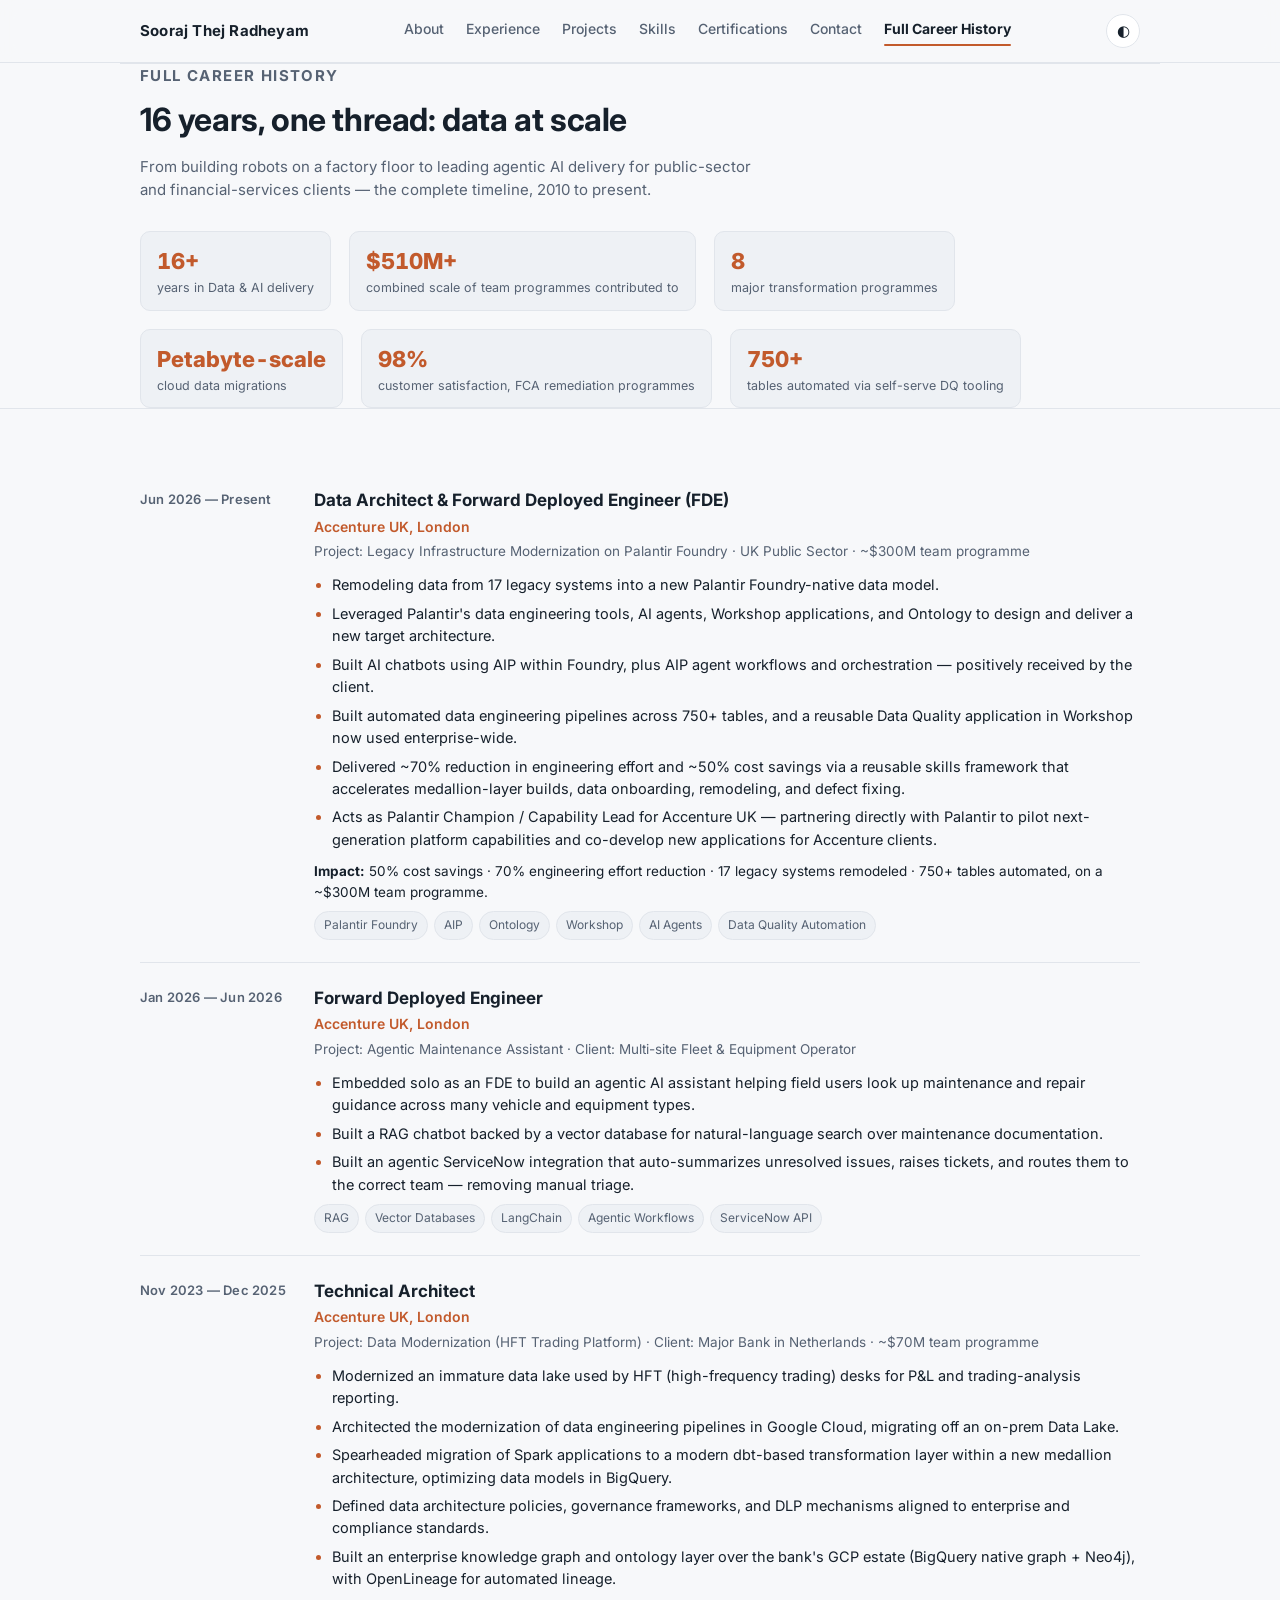
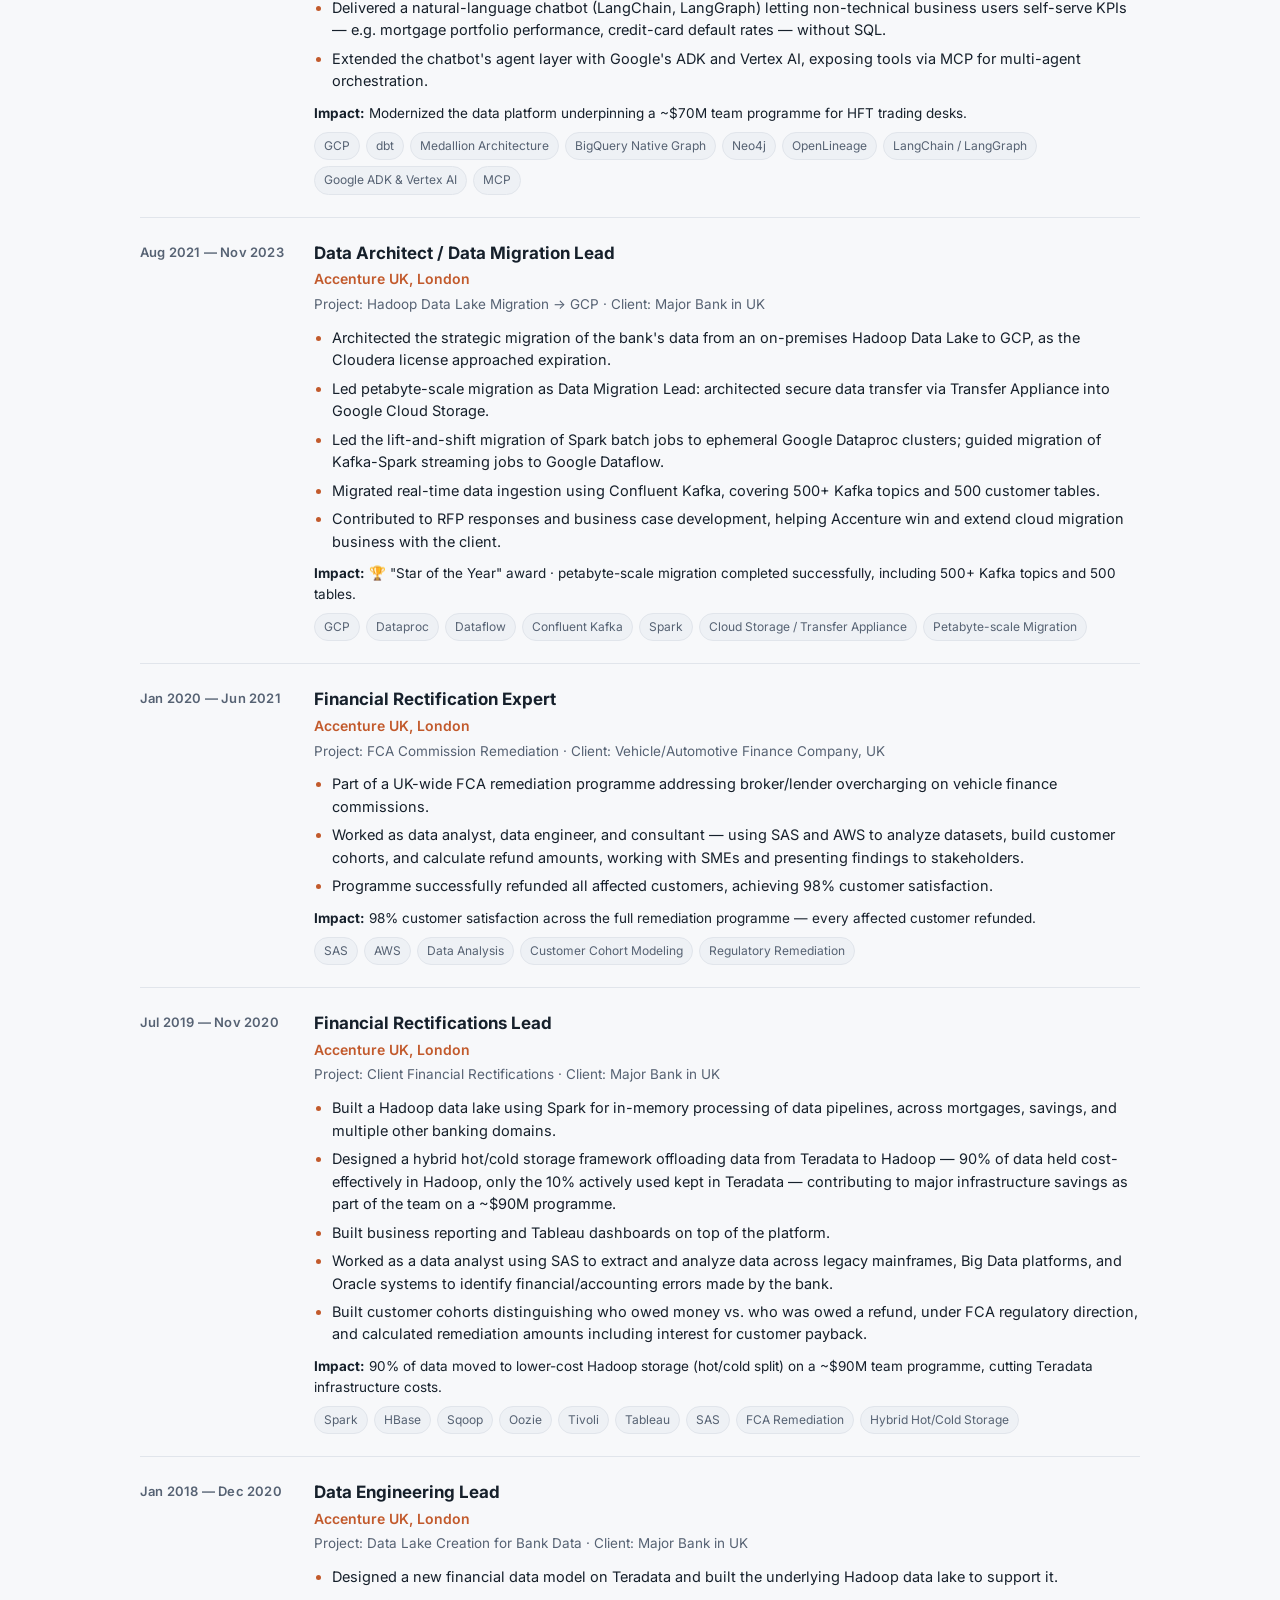
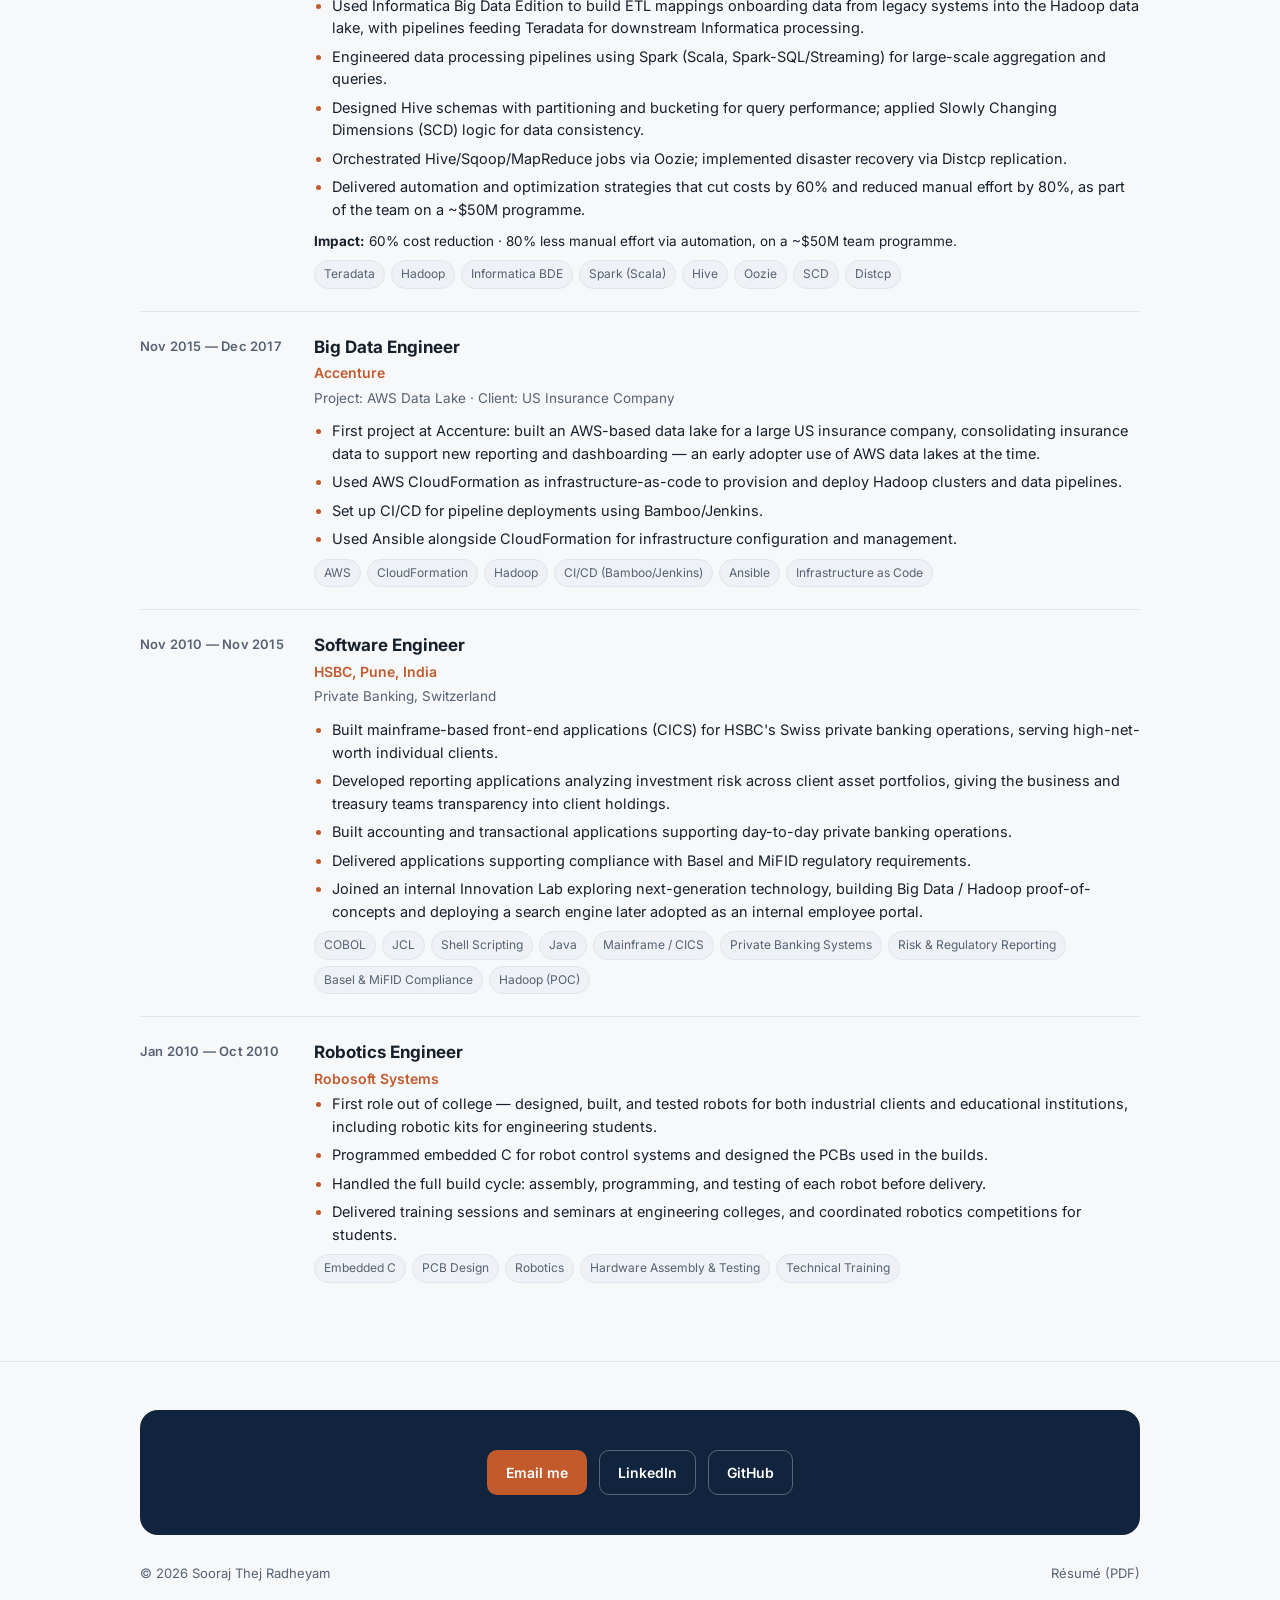
==== experience.html @ 298f85f1 "Add full career history page; correct recent-role dates New experience.html presents the complete 20" ====
<!doctype html>
<html lang="en">
<head>
<meta charset="UTF-8" />
<meta name="viewport" content="width=device-width, initial-scale=1" />
<title>Full Career History — Sooraj Thej Radheyam</title>
<meta name="description" content="Full career timeline of Sooraj Thej Radheyam: 16+ years from Robotics Engineer to Data & AI leadership, spanning banking, insurance, and public sector transformation programmes." />
<link rel="canonical" href="https://soorajtrs.github.io/sooraj-portfolio/experience.html" />

<link rel="icon" href="assets/icons/favicon.svg" type="image/svg+xml">
<link rel="icon" href="assets/icons/favicon-32.png" sizes="32x32" type="image/png">
<link rel="apple-touch-icon" href="assets/icons/favicon-180.png">

<meta property="og:type" content="profile" />
<meta property="og:title" content="Full Career History — Sooraj Thej Radheyam" />
<meta property="og:description" content="16+ years from Robotics Engineer to Data & AI leadership — the full career timeline." />
<meta property="og:url" content="https://soorajtrs.github.io/sooraj-portfolio/experience.html" />
<meta property="og:image" content="https://soorajtrs.github.io/sooraj-portfolio/assets/profile.jpg" />
<meta property="og:site_name" content="Sooraj Thej Radheyam" />
<meta name="twitter:card" content="summary" />
<meta name="twitter:title" content="Full Career History — Sooraj Thej Radheyam" />
<meta name="twitter:description" content="16+ years from Robotics Engineer to Data & AI leadership — the full career timeline." />
<meta name="twitter:image" content="https://soorajtrs.github.io/sooraj-portfolio/assets/profile.jpg" />

<link rel="preconnect" href="https://fonts.googleapis.com">
<link rel="preconnect" href="https://fonts.gstatic.com" crossorigin>
<link href="https://fonts.googleapis.com/css2?family=Inter:wght@400;500;600;700;800&display=swap" rel="stylesheet">
<link rel="stylesheet" href="styles.css" />
</head>
<body>

<nav class="nav">
  <div class="nav-inner">
    <a class="nav-brand" href="index.html#top">Sooraj Thej Radheyam</a>
    <button class="nav-toggle" id="navToggle" aria-label="Toggle menu">☰</button>
    <ul class="nav-links" id="navLinks">
      <li><a href="index.html#about">About</a></li>
      <li><a href="index.html#experience">Experience</a></li>
      <li><a href="index.html#projects">Projects</a></li>
      <li><a href="index.html#skills">Skills</a></li>
      <li><a href="index.html#certifications">Certifications</a></li>
      <li><a href="index.html#contact">Contact</a></li>
      <li><a href="experience.html" class="active">Full Career History</a></li>
    </ul>
    <button class="theme-toggle" id="themeToggle" aria-label="Toggle dark mode">◐</button>
  </div>
</nav>

<main id="top">

  <section class="wrap">
    <div class="section-head reveal">
      <p class="eyebrow">Full Career History</p>
      <h1 style="font-size:32px;margin:0 0 10px;letter-spacing:-0.4px;">16 years, one thread: data at scale</h1>
      <p>From building robots on a factory floor to leading agentic AI delivery for public-sector and financial-services clients — the complete timeline, 2010 to present.</p>
    </div>

    <div class="impact-row reveal">
      <div class="impact"><div class="num counter" data-prefix="" data-target="16" data-suffix="+">0+</div><div class="lbl">years in Data &amp; AI delivery</div></div>
      <div class="impact"><div class="num counter" data-prefix="$" data-target="510" data-suffix="M+">$0M+</div><div class="lbl">combined scale of team programmes contributed to</div></div>
      <div class="impact"><div class="num counter" data-prefix="" data-target="8" data-suffix="">0</div><div class="lbl">major transformation programmes</div></div>
      <div class="impact"><div class="num" style="font-size:22px;font-weight:800;color:var(--accent);">Petabyte-scale</div><div class="lbl">cloud data migrations</div></div>
      <div class="impact"><div class="num counter" data-prefix="" data-target="98" data-suffix="%">0%</div><div class="lbl">customer satisfaction, FCA remediation programmes</div></div>
      <div class="impact"><div class="num counter" data-prefix="" data-target="750" data-suffix="+">0+</div><div class="lbl">tables automated via self-serve DQ tooling</div></div>
    </div>
  </section>

  <section>
    <div class="wrap">
      <div class="timeline">

        <div class="tl-item reveal">
          <div class="tl-date">Jun 2026 — Present</div>
          <div>
            <p class="tl-role">Data Architect &amp; Forward Deployed Engineer (FDE)</p>
            <p class="tl-org">Accenture UK, London</p>
            <p class="tl-client">Project: Legacy Infrastructure Modernization on Palantir Foundry · UK Public Sector · ~$300M team programme</p>
            <ul>
              <li>Remodeling data from 17 legacy systems into a new Palantir Foundry-native data model.</li>
              <li>Leveraged Palantir's data engineering tools, AI agents, Workshop applications, and Ontology to design and deliver a new target architecture.</li>
              <li>Built AI chatbots using AIP within Foundry, plus AIP agent workflows and orchestration — positively received by the client.</li>
              <li>Built automated data engineering pipelines across 750+ tables, and a reusable Data Quality application in Workshop now used enterprise-wide.</li>
              <li>Delivered ~70% reduction in engineering effort and ~50% cost savings via a reusable skills framework that accelerates medallion-layer builds, data onboarding, remodeling, and defect fixing.</li>
              <li>Acts as Palantir Champion / Capability Lead for Accenture UK — partnering directly with Palantir to pilot next-generation platform capabilities and co-develop new applications for Accenture clients.</li>
            </ul>
            <p style="font-size:13.5px;margin:10px 0 2px;"><strong>Impact:</strong> 50% cost savings · 70% engineering effort reduction · 17 legacy systems remodeled · 750+ tables automated, on a ~$300M team programme.</p>
            <div class="pill-row" style="margin-top:8px;">
              <span class="pill">Palantir Foundry</span><span class="pill">AIP</span><span class="pill">Ontology</span><span class="pill">Workshop</span><span class="pill">AI Agents</span><span class="pill">Data Quality Automation</span>
            </div>
          </div>
        </div>

        <div class="tl-item reveal">
          <div class="tl-date">Jan 2026 — Jun 2026</div>
          <div>
            <p class="tl-role">Forward Deployed Engineer</p>
            <p class="tl-org">Accenture UK, London</p>
            <p class="tl-client">Project: Agentic Maintenance Assistant · Client: Multi-site Fleet &amp; Equipment Operator</p>
            <ul>
              <li>Embedded solo as an FDE to build an agentic AI assistant helping field users look up maintenance and repair guidance across many vehicle and equipment types.</li>
              <li>Built a RAG chatbot backed by a vector database for natural-language search over maintenance documentation.</li>
              <li>Built an agentic ServiceNow integration that auto-summarizes unresolved issues, raises tickets, and routes them to the correct team — removing manual triage.</li>
            </ul>
            <div class="pill-row" style="margin-top:8px;">
              <span class="pill">RAG</span><span class="pill">Vector Databases</span><span class="pill">LangChain</span><span class="pill">Agentic Workflows</span><span class="pill">ServiceNow API</span>
            </div>
          </div>
        </div>

        <div class="tl-item reveal">
          <div class="tl-date">Nov 2023 — Dec 2025</div>
          <div>
            <p class="tl-role">Technical Architect</p>
            <p class="tl-org">Accenture UK, London</p>
            <p class="tl-client">Project: Data Modernization (HFT Trading Platform) · Client: Major Bank in Netherlands · ~$70M team programme</p>
            <ul>
              <li>Modernized an immature data lake used by HFT (high-frequency trading) desks for P&amp;L and trading-analysis reporting.</li>
              <li>Architected the modernization of data engineering pipelines in Google Cloud, migrating off an on-prem Data Lake.</li>
              <li>Spearheaded migration of Spark applications to a modern dbt-based transformation layer within a new medallion architecture, optimizing data models in BigQuery.</li>
              <li>Defined data architecture policies, governance frameworks, and DLP mechanisms aligned to enterprise and compliance standards.</li>
              <li>Built an enterprise knowledge graph and ontology layer over the bank's GCP estate (BigQuery native graph + Neo4j), with OpenLineage for automated lineage.</li>
              <li>Delivered a natural-language chatbot (LangChain, LangGraph) letting non-technical business users self-serve KPIs — e.g. mortgage portfolio performance, credit-card default rates — without SQL.</li>
              <li>Extended the chatbot's agent layer with Google's ADK and Vertex AI, exposing tools via MCP for multi-agent orchestration.</li>
            </ul>
            <p style="font-size:13.5px;margin:10px 0 2px;"><strong>Impact:</strong> Modernized the data platform underpinning a ~$70M team programme for HFT trading desks.</p>
            <div class="pill-row" style="margin-top:8px;">
              <span class="pill">GCP</span><span class="pill">dbt</span><span class="pill">Medallion Architecture</span><span class="pill">BigQuery Native Graph</span><span class="pill">Neo4j</span><span class="pill">OpenLineage</span><span class="pill">LangChain / LangGraph</span><span class="pill">Google ADK &amp; Vertex AI</span><span class="pill">MCP</span>
            </div>
          </div>
        </div>

        <div class="tl-item reveal">
          <div class="tl-date">Aug 2021 — Nov 2023</div>
          <div>
            <p class="tl-role">Data Architect / Data Migration Lead</p>
            <p class="tl-org">Accenture UK, London</p>
            <p class="tl-client">Project: Hadoop Data Lake Migration → GCP · Client: Major Bank in UK</p>
            <ul>
              <li>Architected the strategic migration of the bank's data from an on-premises Hadoop Data Lake to GCP, as the Cloudera license approached expiration.</li>
              <li>Led petabyte-scale migration as Data Migration Lead: architected secure data transfer via Transfer Appliance into Google Cloud Storage.</li>
              <li>Led the lift-and-shift migration of Spark batch jobs to ephemeral Google Dataproc clusters; guided migration of Kafka-Spark streaming jobs to Google Dataflow.</li>
              <li>Migrated real-time data ingestion using Confluent Kafka, covering 500+ Kafka topics and 500 customer tables.</li>
              <li>Contributed to RFP responses and business case development, helping Accenture win and extend cloud migration business with the client.</li>
            </ul>
            <p style="font-size:13.5px;margin:10px 0 2px;"><strong>Impact:</strong> 🏆 "Star of the Year" award · petabyte-scale migration completed successfully, including 500+ Kafka topics and 500 tables.</p>
            <div class="pill-row" style="margin-top:8px;">
              <span class="pill">GCP</span><span class="pill">Dataproc</span><span class="pill">Dataflow</span><span class="pill">Confluent Kafka</span><span class="pill">Spark</span><span class="pill">Cloud Storage / Transfer Appliance</span><span class="pill">Petabyte-scale Migration</span>
            </div>
          </div>
        </div>

        <div class="tl-item reveal">
          <div class="tl-date">Jan 2020 — Jun 2021</div>
          <div>
            <p class="tl-role">Financial Rectification Expert</p>
            <p class="tl-org">Accenture UK, London</p>
            <p class="tl-client">Project: FCA Commission Remediation · Client: Vehicle/Automotive Finance Company, UK</p>
            <ul>
              <li>Part of a UK-wide FCA remediation programme addressing broker/lender overcharging on vehicle finance commissions.</li>
              <li>Worked as data analyst, data engineer, and consultant — using SAS and AWS to analyze datasets, build customer cohorts, and calculate refund amounts, working with SMEs and presenting findings to stakeholders.</li>
              <li>Programme successfully refunded all affected customers, achieving 98% customer satisfaction.</li>
            </ul>
            <p style="font-size:13.5px;margin:10px 0 2px;"><strong>Impact:</strong> 98% customer satisfaction across the full remediation programme — every affected customer refunded.</p>
            <div class="pill-row" style="margin-top:8px;">
              <span class="pill">SAS</span><span class="pill">AWS</span><span class="pill">Data Analysis</span><span class="pill">Customer Cohort Modeling</span><span class="pill">Regulatory Remediation</span>
            </div>
          </div>
        </div>

        <div class="tl-item reveal">
          <div class="tl-date">Jul 2019 — Nov 2020</div>
          <div>
            <p class="tl-role">Financial Rectifications Lead</p>
            <p class="tl-org">Accenture UK, London</p>
            <p class="tl-client">Project: Client Financial Rectifications · Client: Major Bank in UK</p>
            <ul>
              <li>Built a Hadoop data lake using Spark for in-memory processing of data pipelines, across mortgages, savings, and multiple other banking domains.</li>
              <li>Designed a hybrid hot/cold storage framework offloading data from Teradata to Hadoop — 90% of data held cost-effectively in Hadoop, only the 10% actively used kept in Teradata — contributing to major infrastructure savings as part of the team on a ~$90M programme.</li>
              <li>Built business reporting and Tableau dashboards on top of the platform.</li>
              <li>Worked as a data analyst using SAS to extract and analyze data across legacy mainframes, Big Data platforms, and Oracle systems to identify financial/accounting errors made by the bank.</li>
              <li>Built customer cohorts distinguishing who owed money vs. who was owed a refund, under FCA regulatory direction, and calculated remediation amounts including interest for customer payback.</li>
            </ul>
            <p style="font-size:13.5px;margin:10px 0 2px;"><strong>Impact:</strong> 90% of data moved to lower-cost Hadoop storage (hot/cold split) on a ~$90M team programme, cutting Teradata infrastructure costs.</p>
            <div class="pill-row" style="margin-top:8px;">
              <span class="pill">Spark</span><span class="pill">HBase</span><span class="pill">Sqoop</span><span class="pill">Oozie</span><span class="pill">Tivoli</span><span class="pill">Tableau</span><span class="pill">SAS</span><span class="pill">FCA Remediation</span><span class="pill">Hybrid Hot/Cold Storage</span>
            </div>
          </div>
        </div>

        <div class="tl-item reveal">
          <div class="tl-date">Jan 2018 — Dec 2020</div>
          <div>
            <p class="tl-role">Data Engineering Lead</p>
            <p class="tl-org">Accenture UK, London</p>
            <p class="tl-client">Project: Data Lake Creation for Bank Data · Client: Major Bank in UK</p>
            <ul>
              <li>Designed a new financial data model on Teradata and built the underlying Hadoop data lake to support it.</li>
              <li>Used Informatica Big Data Edition to build ETL mappings onboarding data from legacy systems into the Hadoop data lake, with pipelines feeding Teradata for downstream Informatica processing.</li>
              <li>Engineered data processing pipelines using Spark (Scala, Spark-SQL/Streaming) for large-scale aggregation and queries.</li>
              <li>Designed Hive schemas with partitioning and bucketing for query performance; applied Slowly Changing Dimensions (SCD) logic for data consistency.</li>
              <li>Orchestrated Hive/Sqoop/MapReduce jobs via Oozie; implemented disaster recovery via Distcp replication.</li>
              <li>Delivered automation and optimization strategies that cut costs by 60% and reduced manual effort by 80%, as part of the team on a ~$50M programme.</li>
            </ul>
            <p style="font-size:13.5px;margin:10px 0 2px;"><strong>Impact:</strong> 60% cost reduction · 80% less manual effort via automation, on a ~$50M team programme.</p>
            <div class="pill-row" style="margin-top:8px;">
              <span class="pill">Teradata</span><span class="pill">Hadoop</span><span class="pill">Informatica BDE</span><span class="pill">Spark (Scala)</span><span class="pill">Hive</span><span class="pill">Oozie</span><span class="pill">SCD</span><span class="pill">Distcp</span>
            </div>
          </div>
        </div>

        <div class="tl-item reveal">
          <div class="tl-date">Nov 2015 — Dec 2017</div>
          <div>
            <p class="tl-role">Big Data Engineer</p>
            <p class="tl-org">Accenture</p>
            <p class="tl-client">Project: AWS Data Lake · Client: US Insurance Company</p>
            <ul>
              <li>First project at Accenture: built an AWS-based data lake for a large US insurance company, consolidating insurance data to support new reporting and dashboarding — an early adopter use of AWS data lakes at the time.</li>
              <li>Used AWS CloudFormation as infrastructure-as-code to provision and deploy Hadoop clusters and data pipelines.</li>
              <li>Set up CI/CD for pipeline deployments using Bamboo/Jenkins.</li>
              <li>Used Ansible alongside CloudFormation for infrastructure configuration and management.</li>
            </ul>
            <div class="pill-row" style="margin-top:8px;">
              <span class="pill">AWS</span><span class="pill">CloudFormation</span><span class="pill">Hadoop</span><span class="pill">CI/CD (Bamboo/Jenkins)</span><span class="pill">Ansible</span><span class="pill">Infrastructure as Code</span>
            </div>
          </div>
        </div>

        <div class="tl-item reveal">
          <div class="tl-date">Nov 2010 — Nov 2015</div>
          <div>
            <p class="tl-role">Software Engineer</p>
            <p class="tl-org">HSBC, Pune, India</p>
            <p class="tl-client">Private Banking, Switzerland</p>
            <ul>
              <li>Built mainframe-based front-end applications (CICS) for HSBC's Swiss private banking operations, serving high-net-worth individual clients.</li>
              <li>Developed reporting applications analyzing investment risk across client asset portfolios, giving the business and treasury teams transparency into client holdings.</li>
              <li>Built accounting and transactional applications supporting day-to-day private banking operations.</li>
              <li>Delivered applications supporting compliance with Basel and MiFID regulatory requirements.</li>
              <li>Joined an internal Innovation Lab exploring next-generation technology, building Big Data / Hadoop proof-of-concepts and deploying a search engine later adopted as an internal employee portal.</li>
            </ul>
            <div class="pill-row" style="margin-top:8px;">
              <span class="pill">COBOL</span><span class="pill">JCL</span><span class="pill">Shell Scripting</span><span class="pill">Java</span><span class="pill">Mainframe / CICS</span><span class="pill">Private Banking Systems</span><span class="pill">Risk &amp; Regulatory Reporting</span><span class="pill">Basel &amp; MiFID Compliance</span><span class="pill">Hadoop (POC)</span>
            </div>
          </div>
        </div>

        <div class="tl-item reveal">
          <div class="tl-date">Jan 2010 — Oct 2010</div>
          <div>
            <p class="tl-role">Robotics Engineer</p>
            <p class="tl-org">Robosoft Systems</p>
            <ul>
              <li>First role out of college — designed, built, and tested robots for both industrial clients and educational institutions, including robotic kits for engineering students.</li>
              <li>Programmed embedded C for robot control systems and designed the PCBs used in the builds.</li>
              <li>Handled the full build cycle: assembly, programming, and testing of each robot before delivery.</li>
              <li>Delivered training sessions and seminars at engineering colleges, and coordinated robotics competitions for students.</li>
            </ul>
            <div class="pill-row" style="margin-top:8px;">
              <span class="pill">Embedded C</span><span class="pill">PCB Design</span><span class="pill">Robotics</span><span class="pill">Hardware Assembly &amp; Testing</span><span class="pill">Technical Training</span>
            </div>
          </div>
        </div>

      </div>
    </div>
  </section>

</main>

<footer id="contact">
  <div class="wrap">
    <div class="contact-box reveal">
      <div class="hero-actions">
        <a class="btn btn-primary" href="mailto:sooraj.trs@gmail.com">Email me</a>
        <a class="btn btn-ghost" href="https://www.linkedin.com/in/sooraj-thej-radheyam/" target="_blank" rel="noopener">LinkedIn</a>
        <a class="btn btn-ghost" href="https://github.com/soorajtrs" target="_blank" rel="noopener">GitHub</a>
      </div>
    </div>
    <div class="foot-meta">
      <span>© <span id="year"></span> Sooraj Thej Radheyam</span>
      <a href="assets/resume.pdf" target="_blank" rel="noopener">Résumé (PDF)</a>
    </div>
  </div>
</footer>

<button type="button" id="backToTop" aria-label="Back to top">↑</button>

<script src="script.js"></script>
</body>
</html>
---- styles.css ----
:root {
  --bg: #f7f8fa;
  --surface: #ffffff;
  --surface-2: #eef1f5;
  --text: #16202b;
  --text-muted: #566273;
  --border: #e1e5eb;
  --navy: #10243e;
  --navy-2: #1b3a5c;
  --accent: #c25a2c;
  --accent-soft: #f4e2d6;
  --code-bg: #0f1b2a;
  --code-text: #cfe3ff;
  --shadow: 0 1px 2px rgba(16, 36, 62, 0.06), 0 8px 24px rgba(16, 36, 62, 0.06);
  --radius: 14px;
  --maxw: 1040px;
}

@media (prefers-color-scheme: dark) {
  :root:not([data-theme="light"]) {
    --bg: #0b1420;
    --surface: #111f30;
    --surface-2: #16263a;
    --text: #e8edf4;
    --text-muted: #9fb0c3;
    --border: #233449;
    --navy: #0b1420;
    --navy-2: #16263a;
    --accent: #e08a52;
    --accent-soft: #3a2a1d;
    --code-bg: #060c15;
    --code-text: #bcd6ff;
    --shadow: 0 1px 2px rgba(0, 0, 0, 0.25), 0 8px 28px rgba(0, 0, 0, 0.35);
  }
}

:root[data-theme="dark"] {
  --bg: #0b1420;
  --surface: #111f30;
  --surface-2: #16263a;
  --text: #e8edf4;
  --text-muted: #9fb0c3;
  --border: #233449;
  --navy: #0b1420;
  --navy-2: #16263a;
  --accent: #e08a52;
  --accent-soft: #3a2a1d;
  --code-bg: #060c15;
  --code-text: #bcd6ff;
  --shadow: 0 1px 2px rgba(0, 0, 0, 0.25), 0 8px 28px rgba(0, 0, 0, 0.35);
}

* { box-sizing: border-box; }

html { scroll-behavior: smooth; }

/* ---------- Scroll-reveal + motion ---------- */
.reveal {
  opacity: 0;
  transform: translateY(18px);
  transition: opacity 0.6s ease, transform 0.6s ease;
}

.reveal.in-view {
  opacity: 1;
  transform: translateY(0);
}

@media (prefers-reduced-motion: reduce) {
  html { scroll-behavior: auto; }
  .reveal {
    opacity: 1;
    transform: none;
    transition: none;
  }
  .hero-photo img { animation: none; }
}

body {
  margin: 0;
  background: var(--bg);
  color: var(--text);
  font-family: "Inter", -apple-system, BlinkMacSystemFont, "Segoe UI", Roboto, Helvetica, Arial, sans-serif;
  line-height: 1.55;
  -webkit-font-smoothing: antialiased;
}

a { color: inherit; }

.wrap {
  max-width: var(--maxw);
  margin: 0 auto;
  padding: 0 20px;
}

/* ---------- Nav ---------- */
.nav {
  position: sticky;
  top: 0;
  z-index: 50;
  background: color-mix(in srgb, var(--bg) 85%, transparent);
  backdrop-filter: blur(10px);
  border-bottom: 1px solid var(--border);
}

.nav-inner {
  max-width: var(--maxw);
  margin: 0 auto;
  padding: 14px 20px;
  display: flex;
  align-items: center;
  justify-content: space-between;
  gap: 16px;
}

.nav-brand {
  font-weight: 700;
  letter-spacing: 0.2px;
  text-decoration: none;
  font-size: 15px;
}

.nav-links {
  display: flex;
  gap: 22px;
  list-style: none;
  margin: 0;
  padding: 0;
}

.nav-links a {
  text-decoration: none;
  font-size: 14px;
  font-weight: 500;
  color: var(--text-muted);
}

.nav-links a:hover { color: var(--text); }
.nav-links a.active {
  color: var(--text);
  font-weight: 700;
}
.nav-links a.active::after {
  content: "";
  display: block;
  height: 2px;
  margin-top: 4px;
  background: var(--accent);
  border-radius: 2px;
}

.theme-toggle {
  border: 1px solid var(--border);
  background: var(--surface);
  color: var(--text);
  border-radius: 999px;
  width: 34px;
  height: 34px;
  display: inline-flex;
  align-items: center;
  justify-content: center;
  cursor: pointer;
  font-size: 15px;
}

.nav-toggle {
  display: none;
  border: 1px solid var(--border);
  background: var(--surface);
  border-radius: 8px;
  padding: 7px 10px;
  cursor: pointer;
  color: var(--text);
}

/* ---------- Hero ---------- */
.hero {
  padding: 72px 0 48px;
}

.hero-grid {
  display: flex;
  align-items: center;
  justify-content: space-between;
  gap: 40px;
}

.hero-copy { flex: 1 1 520px; min-width: 0; }

.hero-photo { flex: 0 0 auto; }

.hero-photo img {
  width: 180px;
  height: 180px;
  border-radius: 50%;
  object-fit: cover;
  object-position: center 12%;
  border: 4px solid var(--surface);
  box-shadow: var(--shadow);
  display: block;
  animation: floaty 6s ease-in-out infinite;
}

@keyframes floaty {
  0%, 100% { transform: translateY(0); }
  50% { transform: translateY(-8px); }
}

.eyebrow {
  text-transform: uppercase;
  letter-spacing: 1.4px;
  font-size: 12px;
  font-weight: 700;
  color: var(--accent);
  margin: 0 0 14px;
}

.hero h1 {
  font-size: clamp(32px, 5vw, 48px);
  line-height: 1.1;
  margin: 0 0 14px;
  letter-spacing: -0.5px;
}

.hero .role {
  font-size: clamp(17px, 2.4vw, 20px);
  color: var(--text-muted);
  margin: 0 0 22px;
  max-width: 640px;
}

.hero-meta {
  display: flex;
  flex-wrap: wrap;
  gap: 10px 18px;
  font-size: 14px;
  color: var(--text-muted);
  margin-bottom: 28px;
}

.hero-meta span { display: inline-flex; align-items: center; gap: 6px; }

.copy-btn {
  border: 1px solid var(--border);
  background: var(--surface);
  color: var(--text-muted);
  border-radius: 6px;
  width: 22px;
  height: 22px;
  font-size: 12px;
  line-height: 1;
  cursor: pointer;
  display: inline-flex;
  align-items: center;
  justify-content: center;
  position: relative;
}
.copy-btn:hover { color: var(--accent); border-color: var(--accent); }
.copy-btn::after {
  content: attr(data-feedback);
  position: absolute;
  bottom: 125%;
  left: 50%;
  transform: translateX(-50%) translateY(4px);
  background: var(--navy);
  color: #fff;
  font-size: 11px;
  padding: 4px 8px;
  border-radius: 6px;
  white-space: nowrap;
  opacity: 0;
  pointer-events: none;
  transition: opacity 0.2s ease, transform 0.2s ease;
}
.copy-btn.copied::after { opacity: 1; transform: translateX(-50%) translateY(0); }

.hero-actions {
  display: flex;
  flex-wrap: wrap;
  gap: 12px;
}

.btn {
  display: inline-flex;
  align-items: center;
  gap: 8px;
  padding: 11px 18px;
  border-radius: 10px;
  font-size: 14px;
  font-weight: 600;
  text-decoration: none;
  border: 1px solid transparent;
  cursor: pointer;
}

.btn-primary { background: var(--navy-2); color: #fff; }
.btn-primary:hover { background: var(--accent); }

.btn-ghost {
  background: var(--surface);
  color: var(--text);
  border-color: var(--border);
}
.btn-ghost:hover { border-color: var(--accent); color: var(--accent); }

/* ---------- Sections ---------- */
section { padding: 56px 0; border-top: 1px solid var(--border); }
.hero { border-top: none; }

.section-head { margin-bottom: 30px; }
.section-head .eyebrow { margin-bottom: 8px; }
.section-head h2 { font-size: 26px; margin: 0 0 8px; letter-spacing: -0.3px; }
.section-head p { color: var(--text-muted); margin: 0; max-width: 620px; font-size: 15px; }

.lede {
  font-size: 16px;
  color: var(--text-muted);
  max-width: 780px;
}

.lede strong { color: var(--text); }

/* ---------- Experience timeline ---------- */
.timeline { display: flex; flex-direction: column; gap: 0; }

.tl-item {
  display: grid;
  grid-template-columns: 150px 1fr;
  gap: 24px;
  padding: 22px 0;
  border-top: 1px solid var(--border);
}
.tl-item:first-child { border-top: none; }

.tl-date {
  color: var(--text-muted);
  font-size: 13px;
  font-weight: 600;
  letter-spacing: 0.2px;
  padding-top: 2px;
}

.tl-role { font-size: 17px; font-weight: 700; margin: 0 0 2px; }
.tl-org { color: var(--accent); font-weight: 600; font-size: 14px; margin: 0 0 4px; }
.tl-client { color: var(--text-muted); font-size: 13.5px; margin: 0 0 12px; }

.tl-item ul { margin: 0; padding-left: 18px; }
.tl-item li { margin-bottom: 6px; font-size: 14.5px; color: var(--text); }
.tl-item li::marker { color: var(--accent); }

.tl-note {
  margin-top: 18px;
  padding: 16px 18px;
  background: var(--surface);
  border: 1px solid var(--border);
  border-radius: var(--radius);
  color: var(--text-muted);
  font-size: 14px;
}

/* ---------- Project cards ---------- */
.project-grid {
  display: grid;
  grid-template-columns: repeat(2, 1fr);
  gap: 20px;
}

.card {
  background: var(--surface);
  border: 1px solid var(--border);
  border-radius: var(--radius);
  padding: 24px;
  box-shadow: var(--shadow);
  transition: transform 0.25s ease, box-shadow 0.25s ease;
}

.card:hover {
  transform: translateY(-4px);
  box-shadow: 0 4px 10px rgba(16, 36, 62, 0.08), 0 16px 32px rgba(16, 36, 62, 0.1);
}
.card.tilt {
  transform-style: preserve-3d;
  transition: transform 0.1s ease-out, box-shadow 0.25s ease;
  will-change: transform;
}
.card.tilt:hover {
  transition: box-shadow 0.25s ease;
}

#backToTop {
  position: fixed;
  right: 22px;
  bottom: 22px;
  width: 42px;
  height: 42px;
  border-radius: 50%;
  border: 1px solid var(--border);
  background: var(--navy-2);
  color: #fff;
  font-size: 18px;
  cursor: pointer;
  box-shadow: var(--shadow);
  opacity: 0;
  pointer-events: none;
  transform: translateY(8px);
  transition: opacity 0.25s ease, transform 0.25s ease;
  z-index: 60;
}
#backToTop.show {
  opacity: 1;
  pointer-events: auto;
  transform: translateY(0);
}
#backToTop:hover { background: var(--accent); }

.card-tag {
  display: inline-block;
  font-size: 11.5px;
  font-weight: 700;
  letter-spacing: 0.3px;
  text-transform: uppercase;
  color: var(--accent);
  background: var(--accent-soft);
  padding: 4px 10px;
  border-radius: 999px;
  margin-bottom: 12px;
}

.card h3 { margin: 0 0 6px; font-size: 18px; }
.card .meta { color: var(--text-muted); font-size: 13px; margin: 0 0 12px; }
.card p { font-size: 14.5px; color: var(--text); margin: 0 0 14px; }

.pill-row { display: flex; flex-wrap: wrap; gap: 6px; }
.pill {
  font-size: 12px;
  padding: 4px 9px;
  border-radius: 999px;
  background: var(--surface-2);
  border: 1px solid var(--border);
  color: var(--text-muted);
}

.diagram-card { grid-column: 1 / -1; }

.diagram-wrap {
  background: var(--code-bg);
  border-radius: 10px;
  padding: 18px;
  margin: 14px 0 16px;
  overflow-x: auto;
}

.diagram-wrap svg { display: block; width: 100%; height: auto; min-width: 560px; }

.mini-gallery {
  display: grid;
  grid-template-columns: repeat(2, 1fr);
  gap: 14px;
  margin: 14px 0 16px;
}
.mini-gallery figure {
  margin: 0;
  background: var(--code-bg);
  border-radius: 10px;
  overflow: hidden;
}
.mini-gallery img,
.mini-gallery video {
  display: block;
  width: 100%;
  height: auto;
}
.mini-gallery figcaption {
  padding: 8px 10px 10px;
  font-size: 11.5px;
  color: var(--text-muted);
  line-height: 1.4;
}

.impact-row {
  display: flex;
  gap: 18px;
  flex-wrap: wrap;
  margin-top: 4px;
}

.impact {
  background: var(--surface-2);
  border: 1px solid var(--border);
  border-radius: 10px;
  padding: 12px 16px;
  min-width: 140px;
}
.case-study-link {
  display: inline-block;
  margin-top: 14px;
  font-size: 13.5px;
  font-weight: 600;
  color: var(--accent);
  text-decoration: none;
}
.case-study-link:hover { text-decoration: underline; }

.impact .num { font-size: 22px; font-weight: 800; color: var(--accent); font-variant-numeric: tabular-nums; }
.impact .lbl { font-size: 12.5px; color: var(--text-muted); }

/* ---------- Diagram draw-in ---------- */
.diagram-wrap svg .dnode {
  opacity: 0;
  transition: opacity 0.5s ease;
}
.diagram-wrap svg.diagram-in .dnode { opacity: 1; }
.diagram-wrap svg .dnode:nth-of-type(1) { transition-delay: 0s; }
.diagram-wrap svg .dnode:nth-of-type(2) { transition-delay: 0.08s; }
.diagram-wrap svg .dnode:nth-of-type(3) { transition-delay: 0.16s; }
.diagram-wrap svg .dnode:nth-of-type(4) { transition-delay: 0.24s; }
.diagram-wrap svg .dnode:nth-of-type(5) { transition-delay: 0.32s; }
.diagram-wrap svg .dnode:nth-of-type(6) { transition-delay: 0.4s; }
.diagram-wrap svg .dnode:nth-of-type(7) { transition-delay: 0.48s; }

.diagram-wrap svg .loopback,
.diagram-wrap svg .looplbl {
  opacity: 0;
  transition: opacity 0.6s ease 1.9s;
}
.diagram-wrap svg.diagram-in .loopback,
.diagram-wrap svg.diagram-in .looplbl { opacity: 1; }

@media (prefers-reduced-motion: reduce) {
  .diagram-wrap svg .dnode,
  .diagram-wrap svg .loopback,
  .diagram-wrap svg .looplbl { opacity: 1; transition: none; }
}

/* ---------- Diagram click-to-highlight ---------- */
.diagram-wrap svg .dnode { cursor: pointer; }
.diagram-wrap svg .dnode:focus-visible rect { outline: 2px solid var(--accent); outline-offset: 2px; }
.diagram-wrap svg .dnode:hover rect { stroke: #7fa8d9; }

.diagram-wrap svg.pinned .dnode {
  opacity: 0.22;
  transition: opacity 0.22s ease;
}
.diagram-wrap svg.pinned .dnode.hl { opacity: 1; }
.diagram-wrap svg.pinned .dnode.hl rect {
  filter: drop-shadow(0 0 5px rgba(127, 168, 217, 0.75));
}

.diagram-wrap svg.pinned .edge,
.diagram-wrap svg.pinned .edge2,
.diagram-wrap svg.pinned .edge3,
.diagram-wrap svg.pinned .loopback {
  opacity: 0.1;
  transition: opacity 0.22s ease;
}
.diagram-wrap svg.pinned .edge.hl,
.diagram-wrap svg.pinned .edge2.hl,
.diagram-wrap svg.pinned .edge3.hl,
.diagram-wrap svg.pinned .loopback.hl { opacity: 1; }

.diagram-hint {
  font-family: Inter, sans-serif;
  font-size: 10.5px;
  fill: #5d6f85;
  pointer-events: none;
}

/* ---------- Skills ---------- */
.skills-grid {
  display: grid;
  grid-template-columns: repeat(3, 1fr);
  gap: 16px;
}

.skill-group {
  background: var(--surface);
  border: 1px solid var(--border);
  border-radius: var(--radius);
  padding: 18px 20px;
}

.skill-group h4 {
  margin: 0 0 10px;
  font-size: 14px;
  color: var(--accent);
}

.skill-group .pill-row { gap: 6px; }

/* ---------- Certifications ---------- */
.cert-list { display: grid; grid-template-columns: repeat(2, 1fr); gap: 10px 24px; list-style: none; padding: 0; margin: 0; }
.cert-list li {
  font-size: 14.5px;
  padding: 10px 0;
  border-bottom: 1px solid var(--border);
  display: flex;
  align-items: center;
  gap: 12px;
}
.cert-list li span.org { color: var(--text-muted); font-size: 13px; white-space: nowrap; }
.cert-list .cert-name { flex: 1 1 auto; min-width: 0; }
.cert-logo {
  flex: 0 0 auto;
  width: 26px;
  height: 26px;
  border-radius: 7px;
  background: var(--surface-2);
  border: 1px solid var(--border);
  display: inline-flex;
  align-items: center;
  justify-content: center;
  color: var(--text-muted);
}
.cert-logo svg { width: 15px; height: 15px; }
.cert-logo-generic { font-size: 13px; background: var(--accent-soft); border-color: transparent; }

/* ---------- Footer / contact ---------- */
footer {
  padding: 48px 0 60px;
  border-top: 1px solid var(--border);
}

.contact-box {
  background: var(--navy);
  color: #fff;
  border-radius: 18px;
  padding: 40px;
  display: flex;
  align-items: center;
  justify-content: center;
  gap: 24px;
  flex-wrap: wrap;
}

.contact-box h2 { margin: 0 0 8px; font-size: 24px; }
.contact-box p { margin: 0; color: #c3cedd; font-size: 14.5px; max-width: 420px; }

.contact-box .hero-actions .btn-ghost {
  background: transparent;
  border-color: rgba(255,255,255,0.3);
  color: #fff;
}
.contact-box .hero-actions .btn-primary { background: var(--accent); }

.foot-meta {
  margin-top: 28px;
  display: flex;
  justify-content: space-between;
  flex-wrap: wrap;
  gap: 10px;
  color: var(--text-muted);
  font-size: 13px;
}

.foot-meta a { text-decoration: none; }
.foot-meta a:hover { color: var(--accent); }

/* ---------- Responsive ---------- */
@media (max-width: 860px) {
  .project-grid { grid-template-columns: 1fr; }
  .skills-grid { grid-template-columns: repeat(2, 1fr); }
  .cert-list { grid-template-columns: 1fr; }
}

@media (max-width: 680px) {
  .mini-gallery { grid-template-columns: 1fr; }
  .hero-grid { flex-direction: column-reverse; align-items: flex-start; gap: 24px; }
  .hero-photo img { width: 120px; height: 120px; }
  .nav-links { display: none; }
  .nav-toggle { display: inline-flex; }
  .nav-links.open {
    display: flex;
    position: absolute;
    top: 58px;
    left: 0;
    right: 0;
    background: var(--surface);
    border-bottom: 1px solid var(--border);
    flex-direction: column;
    padding: 16px 20px;
    gap: 14px;
  }
  .tl-item { grid-template-columns: 1fr; gap: 6px; }
  .skills-grid { grid-template-columns: 1fr; }
  .contact-box { flex-direction: column; align-items: center; }
  .diagram-wrap svg { min-width: 480px; }
}
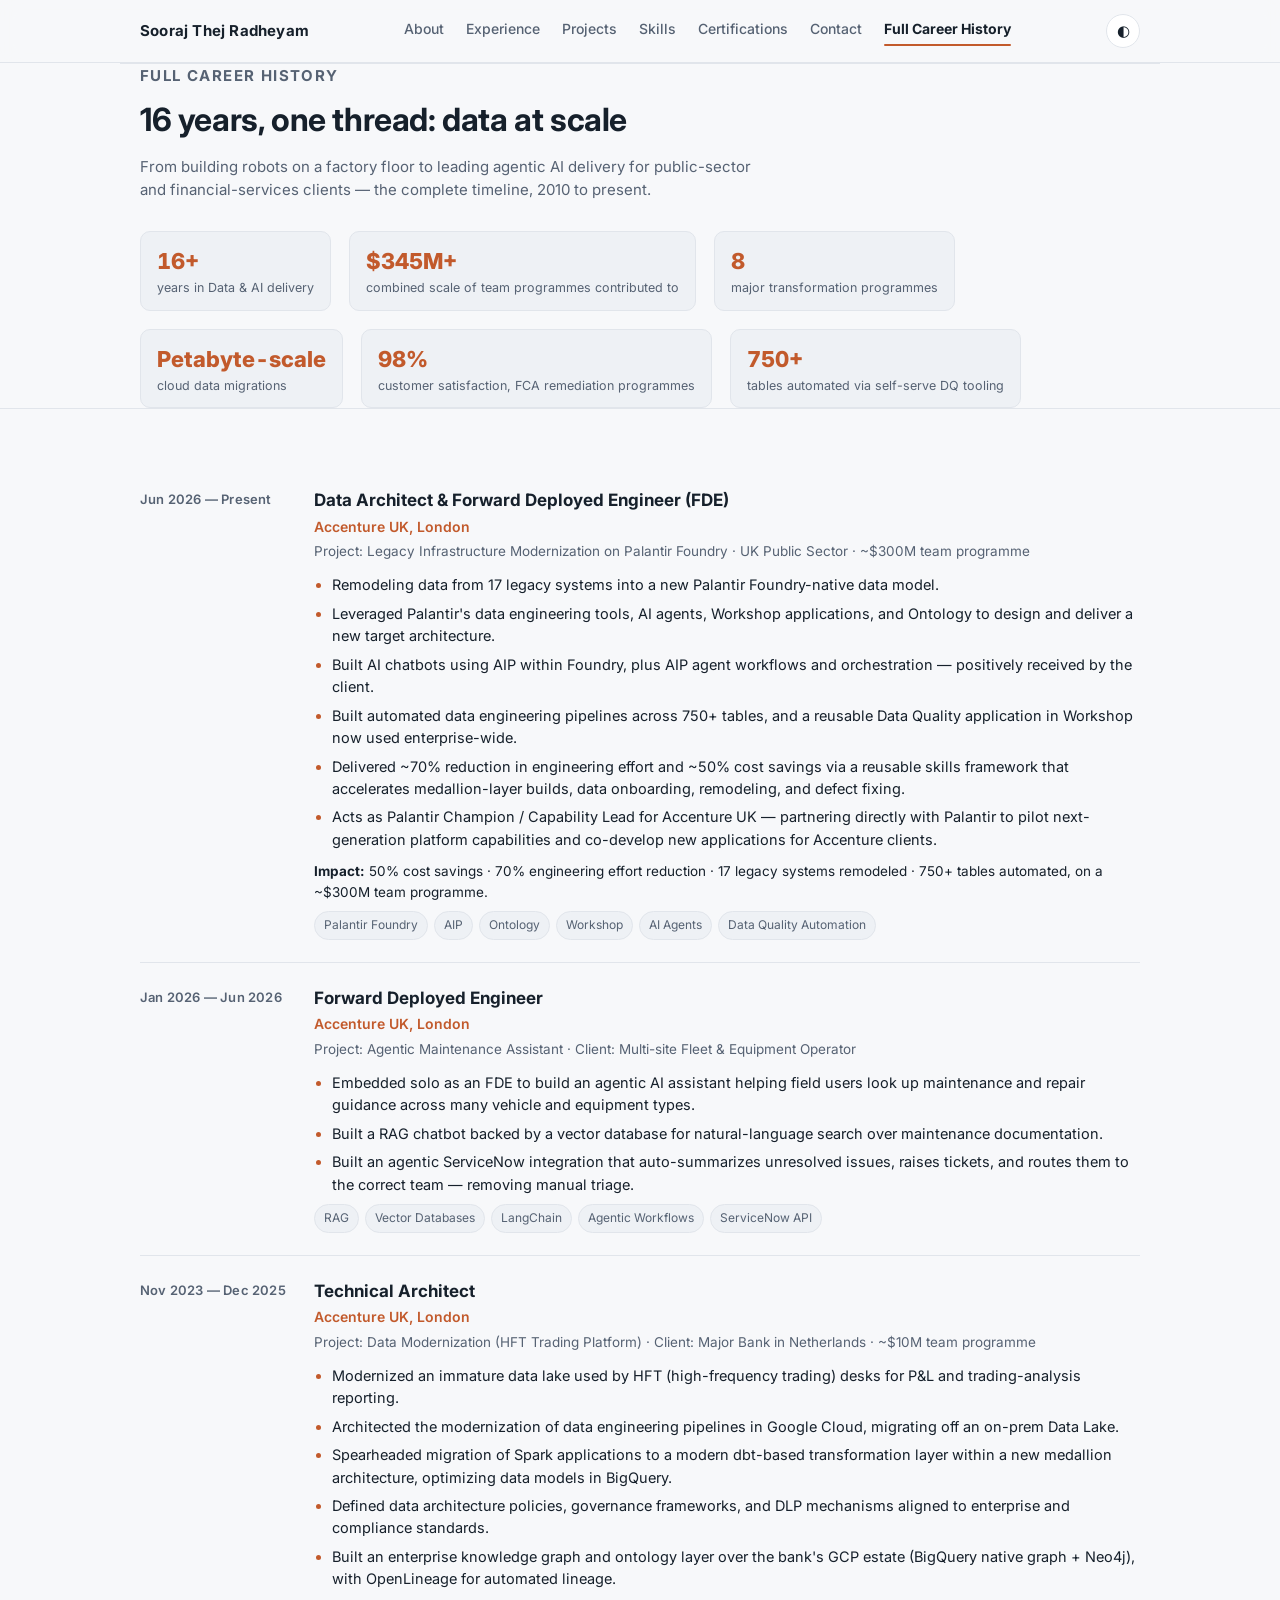
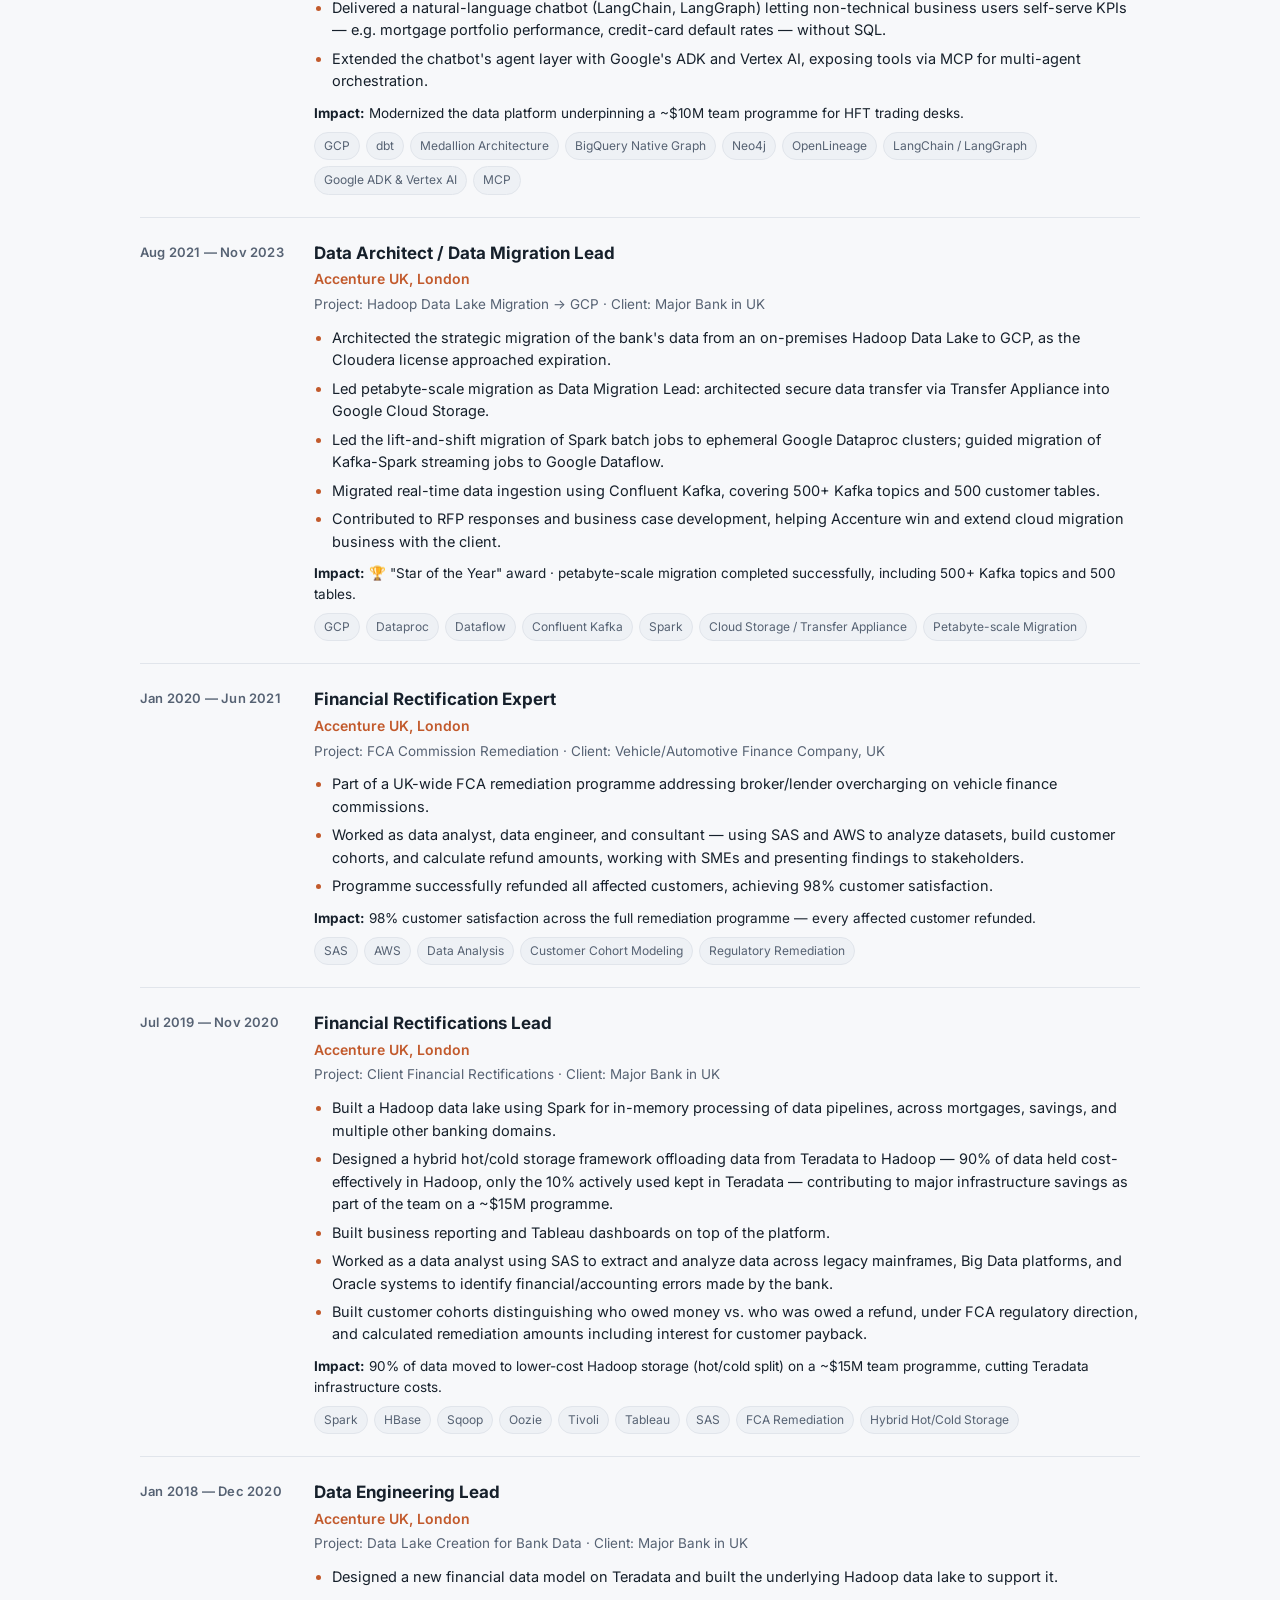
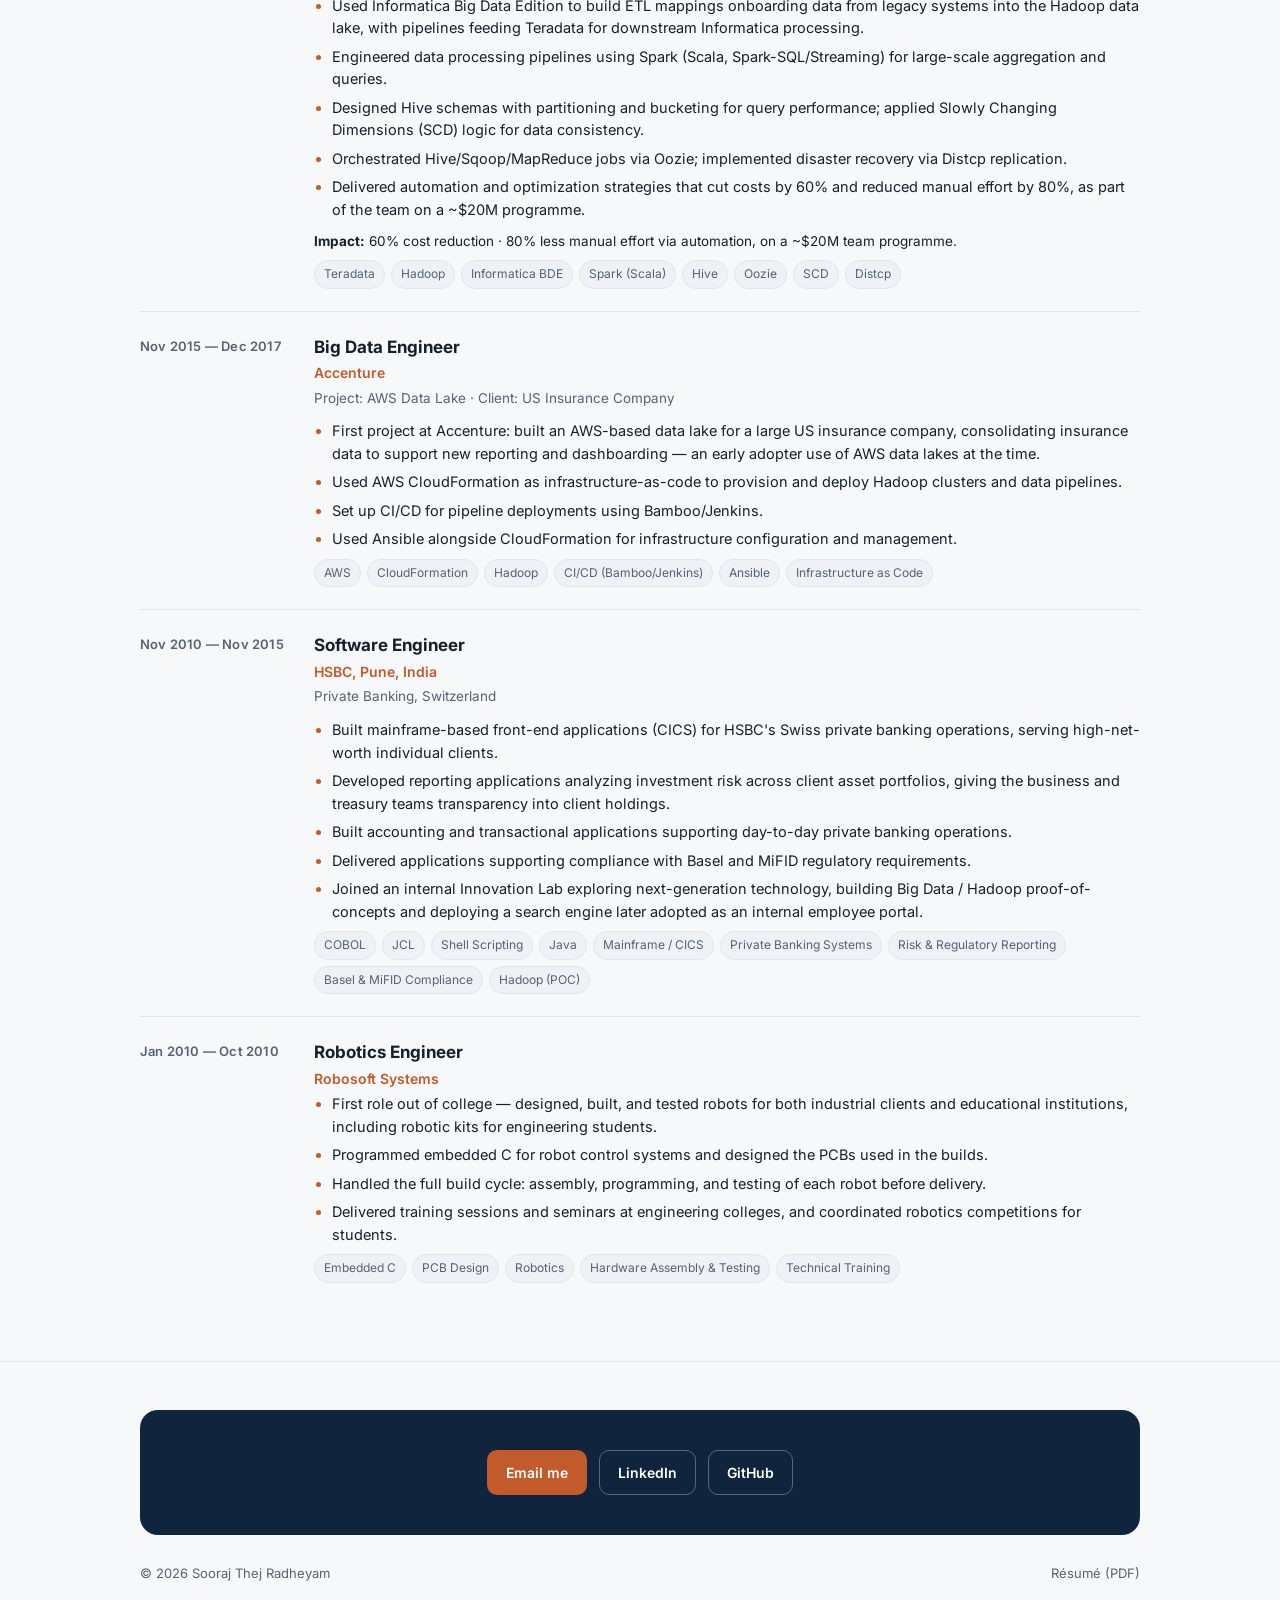
==== commit 2d8fe283: "Correct three programme-value figures HFT bank data modernization: \$70M -> \$10M UK bank hybrid sto" ====
--- a/experience.html
+++ b/experience.html
@@ -57,7 +57,7 @@
 
     <div class="impact-row reveal">
       <div class="impact"><div class="num counter" data-prefix="" data-target="16" data-suffix="+">0+</div><div class="lbl">years in Data &amp; AI delivery</div></div>
-      <div class="impact"><div class="num counter" data-prefix="$" data-target="510" data-suffix="M+">$0M+</div><div class="lbl">combined scale of team programmes contributed to</div></div>
+      <div class="impact"><div class="num counter" data-prefix="$" data-target="345" data-suffix="M+">$0M+</div><div class="lbl">combined scale of team programmes contributed to</div></div>
       <div class="impact"><div class="num counter" data-prefix="" data-target="8" data-suffix="">0</div><div class="lbl">major transformation programmes</div></div>
       <div class="impact"><div class="num" style="font-size:22px;font-weight:800;color:var(--accent);">Petabyte-scale</div><div class="lbl">cloud data migrations</div></div>
       <div class="impact"><div class="num counter" data-prefix="" data-target="98" data-suffix="%">0%</div><div class="lbl">customer satisfaction, FCA remediation programmes</div></div>
@@ -112,7 +112,7 @@
           <div>
             <p class="tl-role">Technical Architect</p>
             <p class="tl-org">Accenture UK, London</p>
-            <p class="tl-client">Project: Data Modernization (HFT Trading Platform) · Client: Major Bank in Netherlands · ~$70M team programme</p>
+            <p class="tl-client">Project: Data Modernization (HFT Trading Platform) · Client: Major Bank in Netherlands · ~$10M team programme</p>
             <ul>
               <li>Modernized an immature data lake used by HFT (high-frequency trading) desks for P&amp;L and trading-analysis reporting.</li>
               <li>Architected the modernization of data engineering pipelines in Google Cloud, migrating off an on-prem Data Lake.</li>
@@ -122,7 +122,7 @@
               <li>Delivered a natural-language chatbot (LangChain, LangGraph) letting non-technical business users self-serve KPIs — e.g. mortgage portfolio performance, credit-card default rates — without SQL.</li>
               <li>Extended the chatbot's agent layer with Google's ADK and Vertex AI, exposing tools via MCP for multi-agent orchestration.</li>
             </ul>
-            <p style="font-size:13.5px;margin:10px 0 2px;"><strong>Impact:</strong> Modernized the data platform underpinning a ~$70M team programme for HFT trading desks.</p>
+            <p style="font-size:13.5px;margin:10px 0 2px;"><strong>Impact:</strong> Modernized the data platform underpinning a ~$10M team programme for HFT trading desks.</p>
             <div class="pill-row" style="margin-top:8px;">
               <span class="pill">GCP</span><span class="pill">dbt</span><span class="pill">Medallion Architecture</span><span class="pill">BigQuery Native Graph</span><span class="pill">Neo4j</span><span class="pill">OpenLineage</span><span class="pill">LangChain / LangGraph</span><span class="pill">Google ADK &amp; Vertex AI</span><span class="pill">MCP</span>
             </div>
@@ -175,12 +175,12 @@
             <p class="tl-client">Project: Client Financial Rectifications · Client: Major Bank in UK</p>
             <ul>
               <li>Built a Hadoop data lake using Spark for in-memory processing of data pipelines, across mortgages, savings, and multiple other banking domains.</li>
-              <li>Designed a hybrid hot/cold storage framework offloading data from Teradata to Hadoop — 90% of data held cost-effectively in Hadoop, only the 10% actively used kept in Teradata — contributing to major infrastructure savings as part of the team on a ~$90M programme.</li>
+              <li>Designed a hybrid hot/cold storage framework offloading data from Teradata to Hadoop — 90% of data held cost-effectively in Hadoop, only the 10% actively used kept in Teradata — contributing to major infrastructure savings as part of the team on a ~$15M programme.</li>
               <li>Built business reporting and Tableau dashboards on top of the platform.</li>
               <li>Worked as a data analyst using SAS to extract and analyze data across legacy mainframes, Big Data platforms, and Oracle systems to identify financial/accounting errors made by the bank.</li>
               <li>Built customer cohorts distinguishing who owed money vs. who was owed a refund, under FCA regulatory direction, and calculated remediation amounts including interest for customer payback.</li>
             </ul>
-            <p style="font-size:13.5px;margin:10px 0 2px;"><strong>Impact:</strong> 90% of data moved to lower-cost Hadoop storage (hot/cold split) on a ~$90M team programme, cutting Teradata infrastructure costs.</p>
+            <p style="font-size:13.5px;margin:10px 0 2px;"><strong>Impact:</strong> 90% of data moved to lower-cost Hadoop storage (hot/cold split) on a ~$15M team programme, cutting Teradata infrastructure costs.</p>
             <div class="pill-row" style="margin-top:8px;">
               <span class="pill">Spark</span><span class="pill">HBase</span><span class="pill">Sqoop</span><span class="pill">Oozie</span><span class="pill">Tivoli</span><span class="pill">Tableau</span><span class="pill">SAS</span><span class="pill">FCA Remediation</span><span class="pill">Hybrid Hot/Cold Storage</span>
             </div>
@@ -199,9 +199,9 @@
               <li>Engineered data processing pipelines using Spark (Scala, Spark-SQL/Streaming) for large-scale aggregation and queries.</li>
               <li>Designed Hive schemas with partitioning and bucketing for query performance; applied Slowly Changing Dimensions (SCD) logic for data consistency.</li>
               <li>Orchestrated Hive/Sqoop/MapReduce jobs via Oozie; implemented disaster recovery via Distcp replication.</li>
-              <li>Delivered automation and optimization strategies that cut costs by 60% and reduced manual effort by 80%, as part of the team on a ~$50M programme.</li>
-            </ul>
-            <p style="font-size:13.5px;margin:10px 0 2px;"><strong>Impact:</strong> 60% cost reduction · 80% less manual effort via automation, on a ~$50M team programme.</p>
+              <li>Delivered automation and optimization strategies that cut costs by 60% and reduced manual effort by 80%, as part of the team on a ~$20M programme.</li>
+            </ul>
+            <p style="font-size:13.5px;margin:10px 0 2px;"><strong>Impact:</strong> 60% cost reduction · 80% less manual effort via automation, on a ~$20M team programme.</p>
             <div class="pill-row" style="margin-top:8px;">
               <span class="pill">Teradata</span><span class="pill">Hadoop</span><span class="pill">Informatica BDE</span><span class="pill">Spark (Scala)</span><span class="pill">Hive</span><span class="pill">Oozie</span><span class="pill">SCD</span><span class="pill">Distcp</span>
             </div>
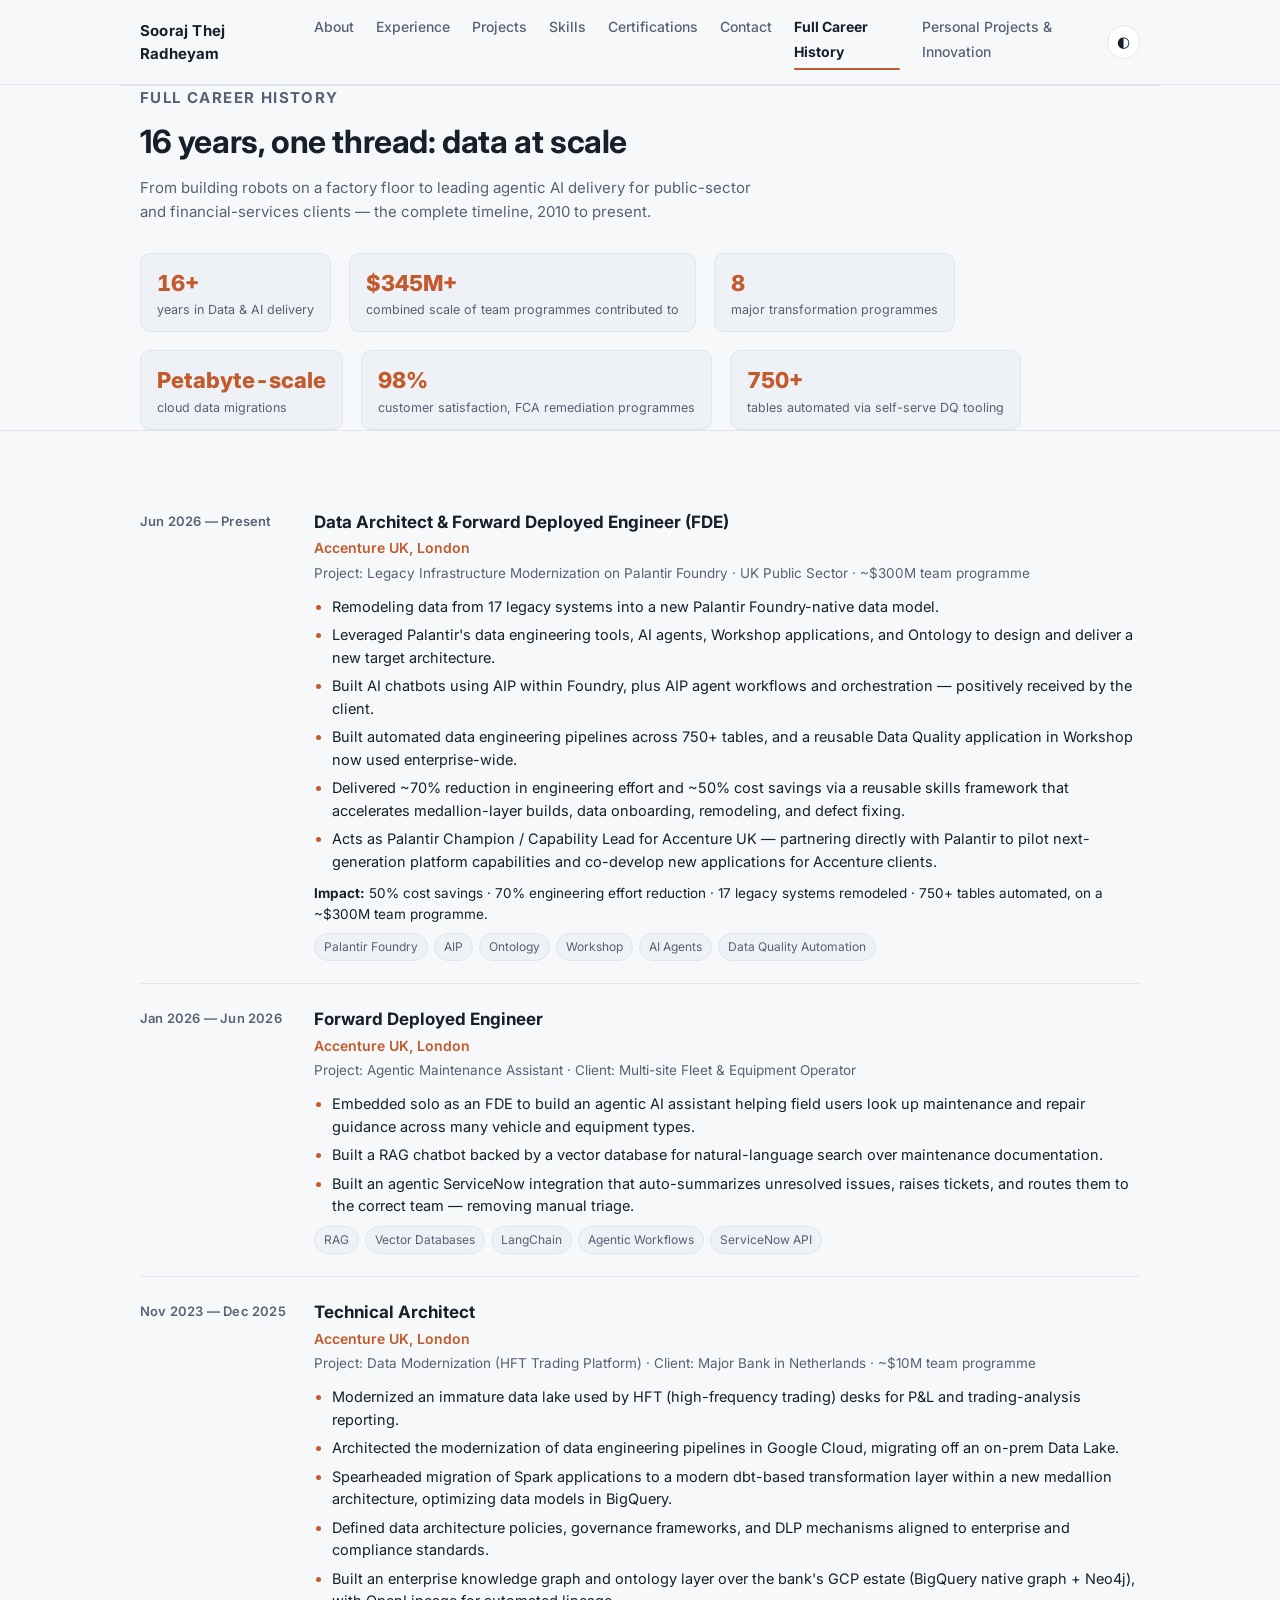
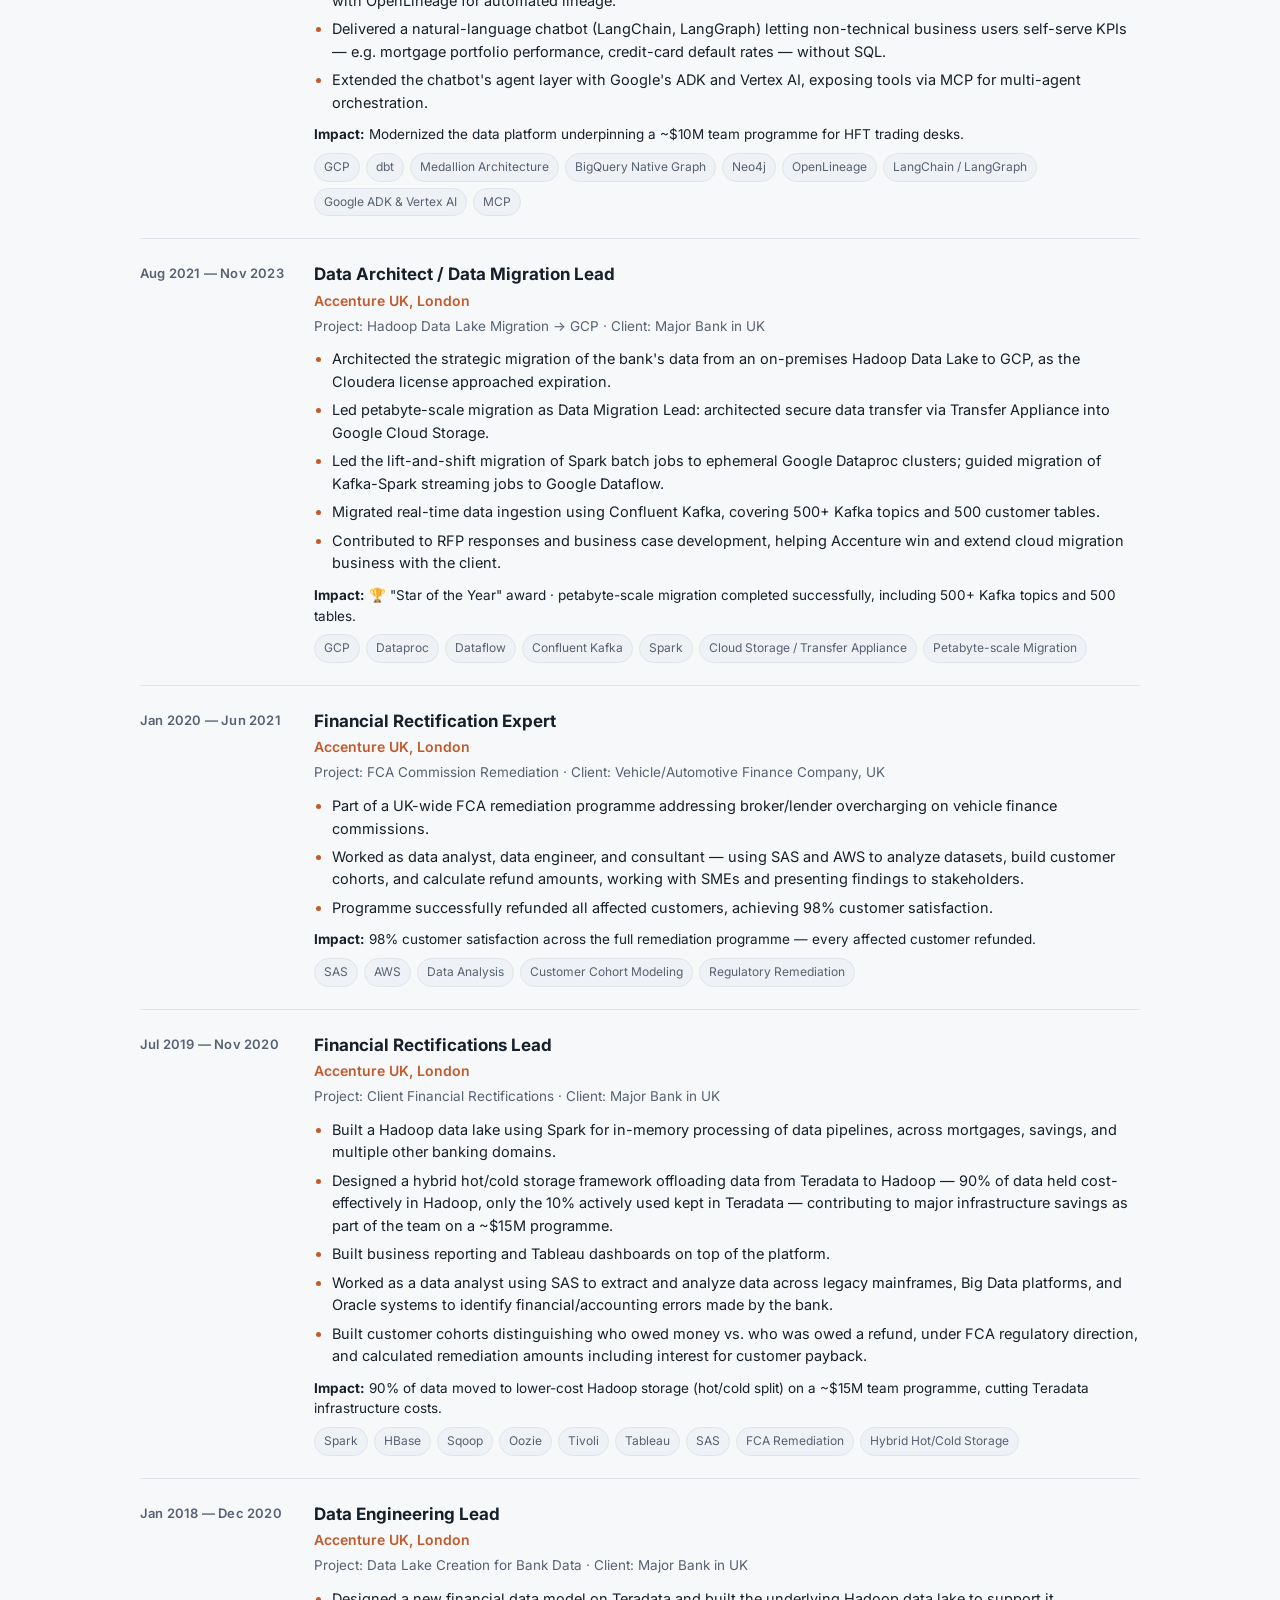
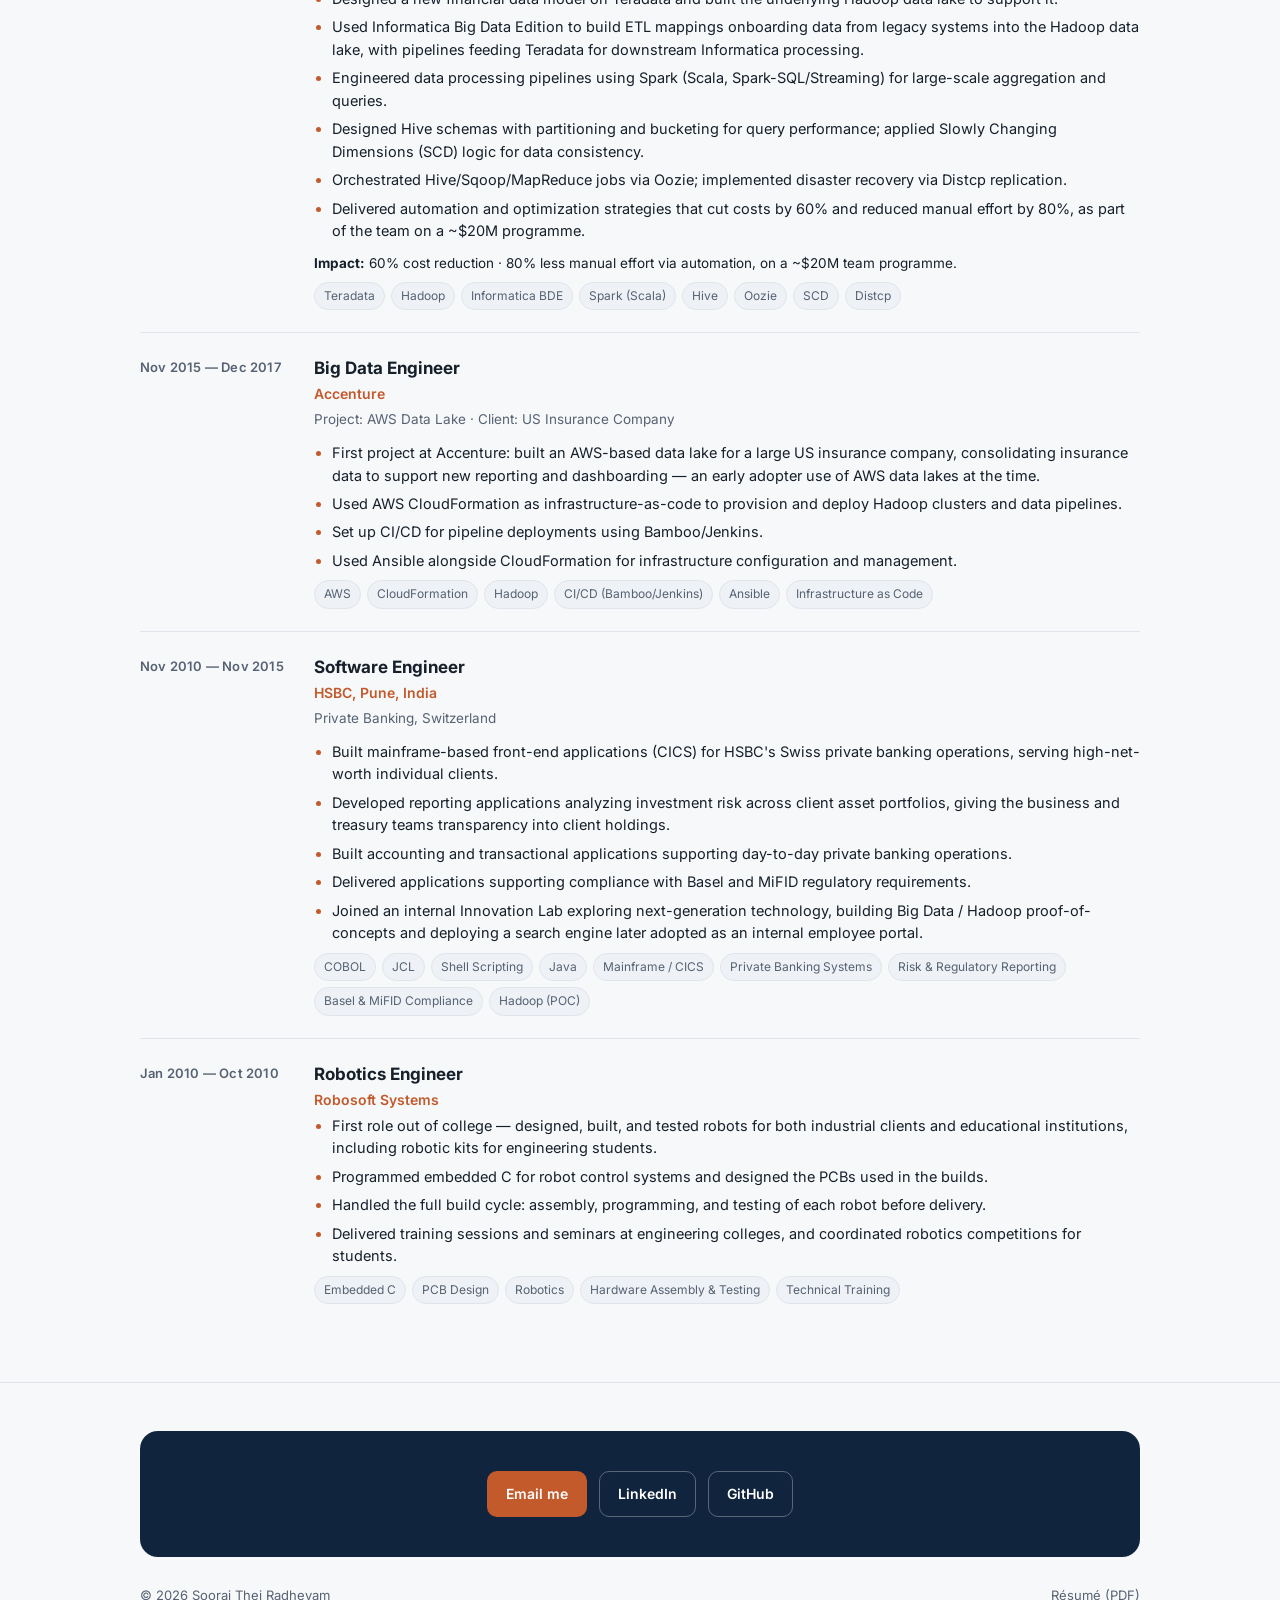
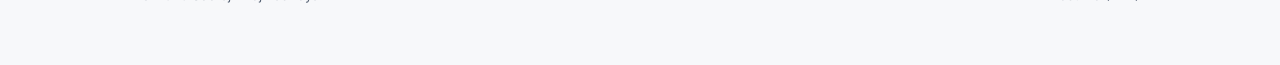
==== commit d19904d0: "Add Personal Projects & Innovation page New innovation.html lists side projects: the hackathon knowl" ====
--- a/experience.html
+++ b/experience.html
@@ -4,7 +4,9 @@
 <meta charset="UTF-8" />
 <meta name="viewport" content="width=device-width, initial-scale=1" />
 <title>Full Career History — Sooraj Thej Radheyam</title>
-<meta name="description" content="Full career timeline of Sooraj Thej Radheyam: 16+ years from Robotics Engineer to Data & AI leadership, spanning banking, insurance, and public sector transformation programmes." />
+<meta name="description" content="Full career timeline of Sooraj Thej Radheyam: 16+ years from Robotics Engineer to Data &amp; AI leadership, spanning banking, insurance, and public sector transformation programmes." />
+<meta name="robots" content="index, follow" />
+<meta name="author" content="Sooraj Thej Radheyam" />
 <link rel="canonical" href="https://soorajtrs.github.io/sooraj-portfolio/experience.html" />
 
 <link rel="icon" href="assets/icons/favicon.svg" type="image/svg+xml">
@@ -21,6 +23,32 @@
 <meta name="twitter:title" content="Full Career History — Sooraj Thej Radheyam" />
 <meta name="twitter:description" content="16+ years from Robotics Engineer to Data & AI leadership — the full career timeline." />
 <meta name="twitter:image" content="https://soorajtrs.github.io/sooraj-portfolio/assets/profile.jpg" />
+
+<script type="application/ld+json">
+{
+  "@context": "https://schema.org",
+  "@type": "Person",
+  "name": "Sooraj Thej Radheyam",
+  "url": "https://soorajtrs.github.io/sooraj-portfolio/experience.html",
+  "mainEntityOfPage": "https://soorajtrs.github.io/sooraj-portfolio/experience.html",
+  "image": "https://soorajtrs.github.io/sooraj-portfolio/assets/profile.jpg",
+  "jobTitle": "Forward Deployed Engineer / Data & AI Leader",
+  "description": "16+ years of career history from Robotics Engineer to Data & AI leadership, spanning banking, insurance, and public sector transformation programmes.",
+  "address": {
+    "@type": "PostalAddress",
+    "addressLocality": "London",
+    "addressCountry": "UK"
+  },
+  "worksFor": {
+    "@type": "Organization",
+    "name": "Accenture"
+  },
+  "sameAs": [
+    "https://www.linkedin.com/in/sooraj-thej-radheyam/",
+    "https://github.com/soorajtrs"
+  ]
+}
+</script>
 
 <link rel="preconnect" href="https://fonts.googleapis.com">
 <link rel="preconnect" href="https://fonts.gstatic.com" crossorigin>
@@ -41,6 +69,7 @@
       <li><a href="index.html#certifications">Certifications</a></li>
       <li><a href="index.html#contact">Contact</a></li>
       <li><a href="experience.html" class="active">Full Career History</a></li>
+      <li><a href="innovation.html">Personal Projects &amp; Innovation</a></li>
     </ul>
     <button class="theme-toggle" id="themeToggle" aria-label="Toggle dark mode">◐</button>
   </div>
--- a/styles.css
+++ b/styles.css
@@ -451,6 +451,13 @@
 }
 
 .diagram-wrap svg { display: block; width: 100%; height: auto; min-width: 560px; }
+
+/* ---------- Side-by-side card (text left, diagram right) ---------- */
+.card-split { display: flex; gap: 28px; align-items: flex-start; }
+.card-split .card-split-text { flex: 1 1 300px; min-width: 0; }
+.card-split .card-split-diagram { flex: 0 1 300px; min-width: 0; align-self: stretch; }
+.card-split .card-split-diagram .diagram-wrap { margin: 0; height: 100%; display: flex; align-items: center; }
+.card-split .card-split-diagram .diagram-wrap svg { min-width: 0; }
 
 .mini-gallery {
   display: grid;
@@ -684,4 +691,6 @@
   .skills-grid { grid-template-columns: 1fr; }
   .contact-box { flex-direction: column; align-items: center; }
   .diagram-wrap svg { min-width: 480px; }
-}
+  .card-split { flex-direction: column; }
+  .card-split .card-split-diagram { align-self: stretch; }
+}
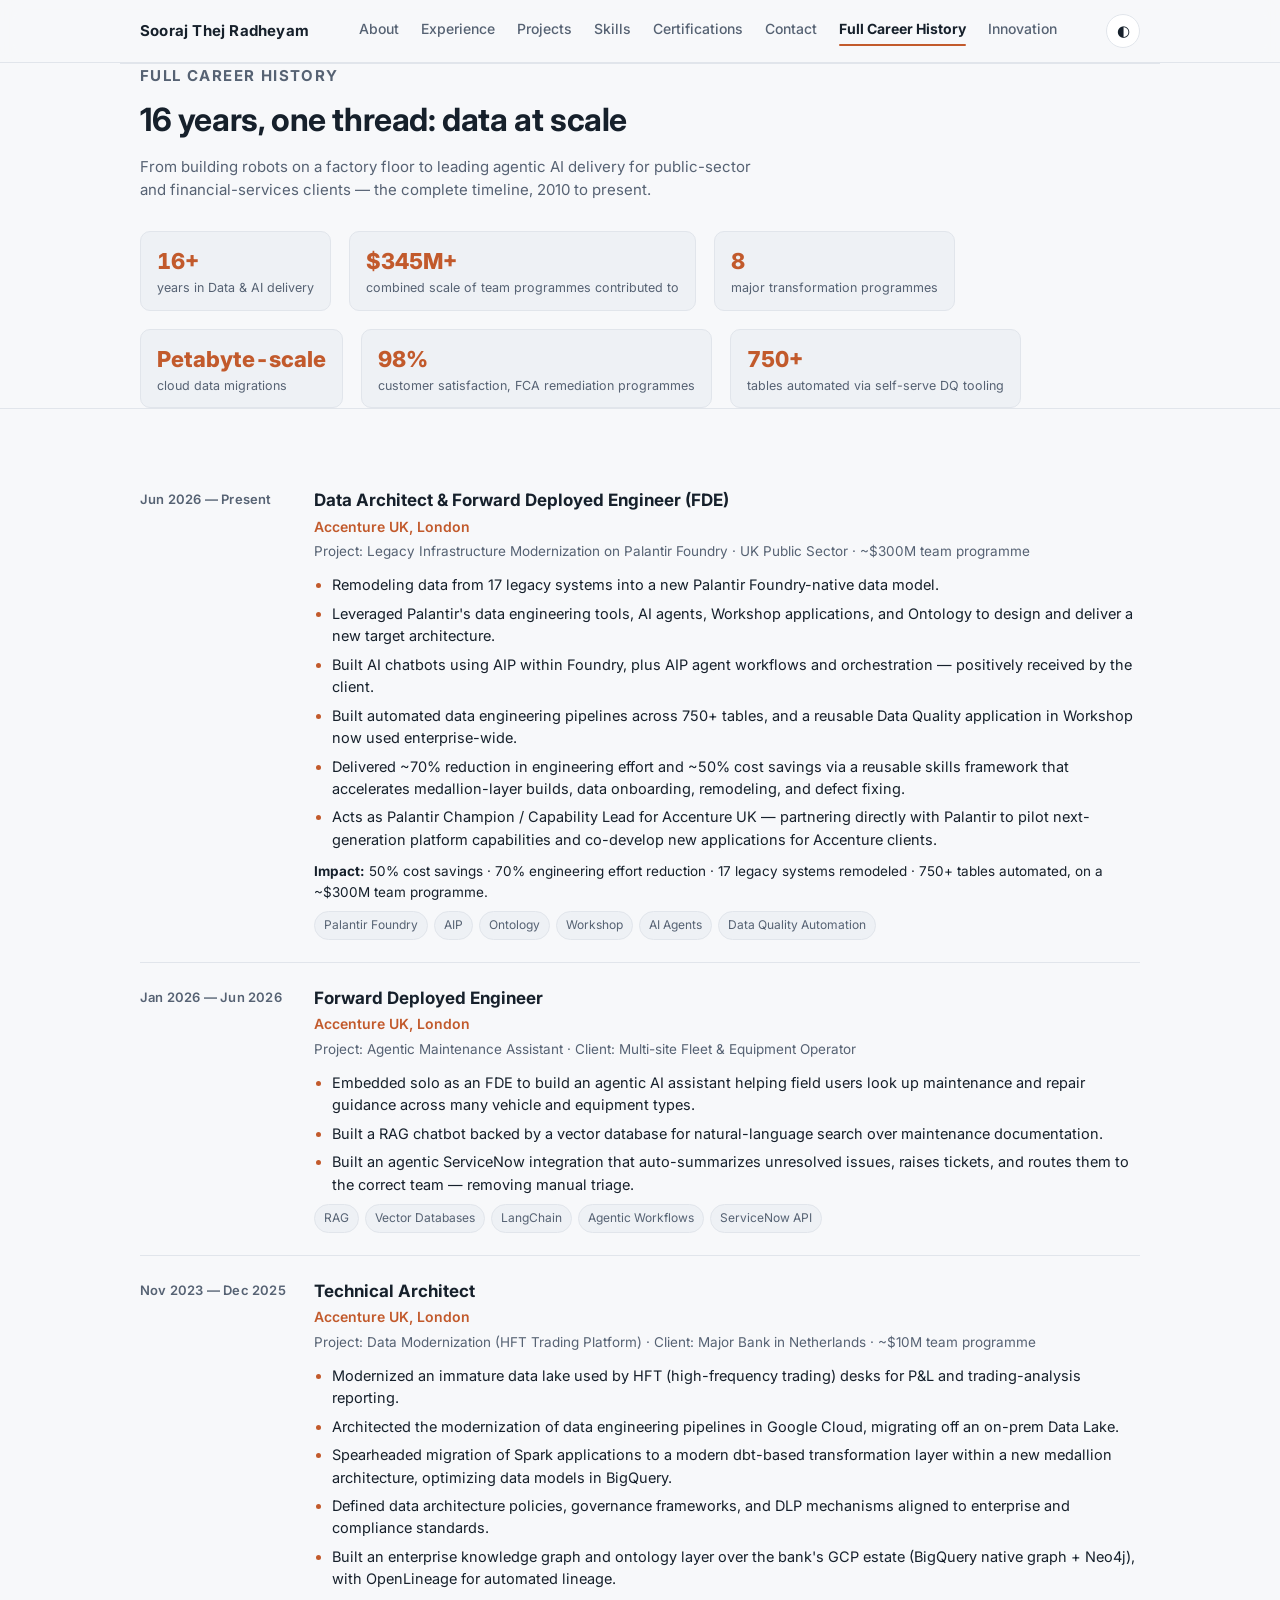
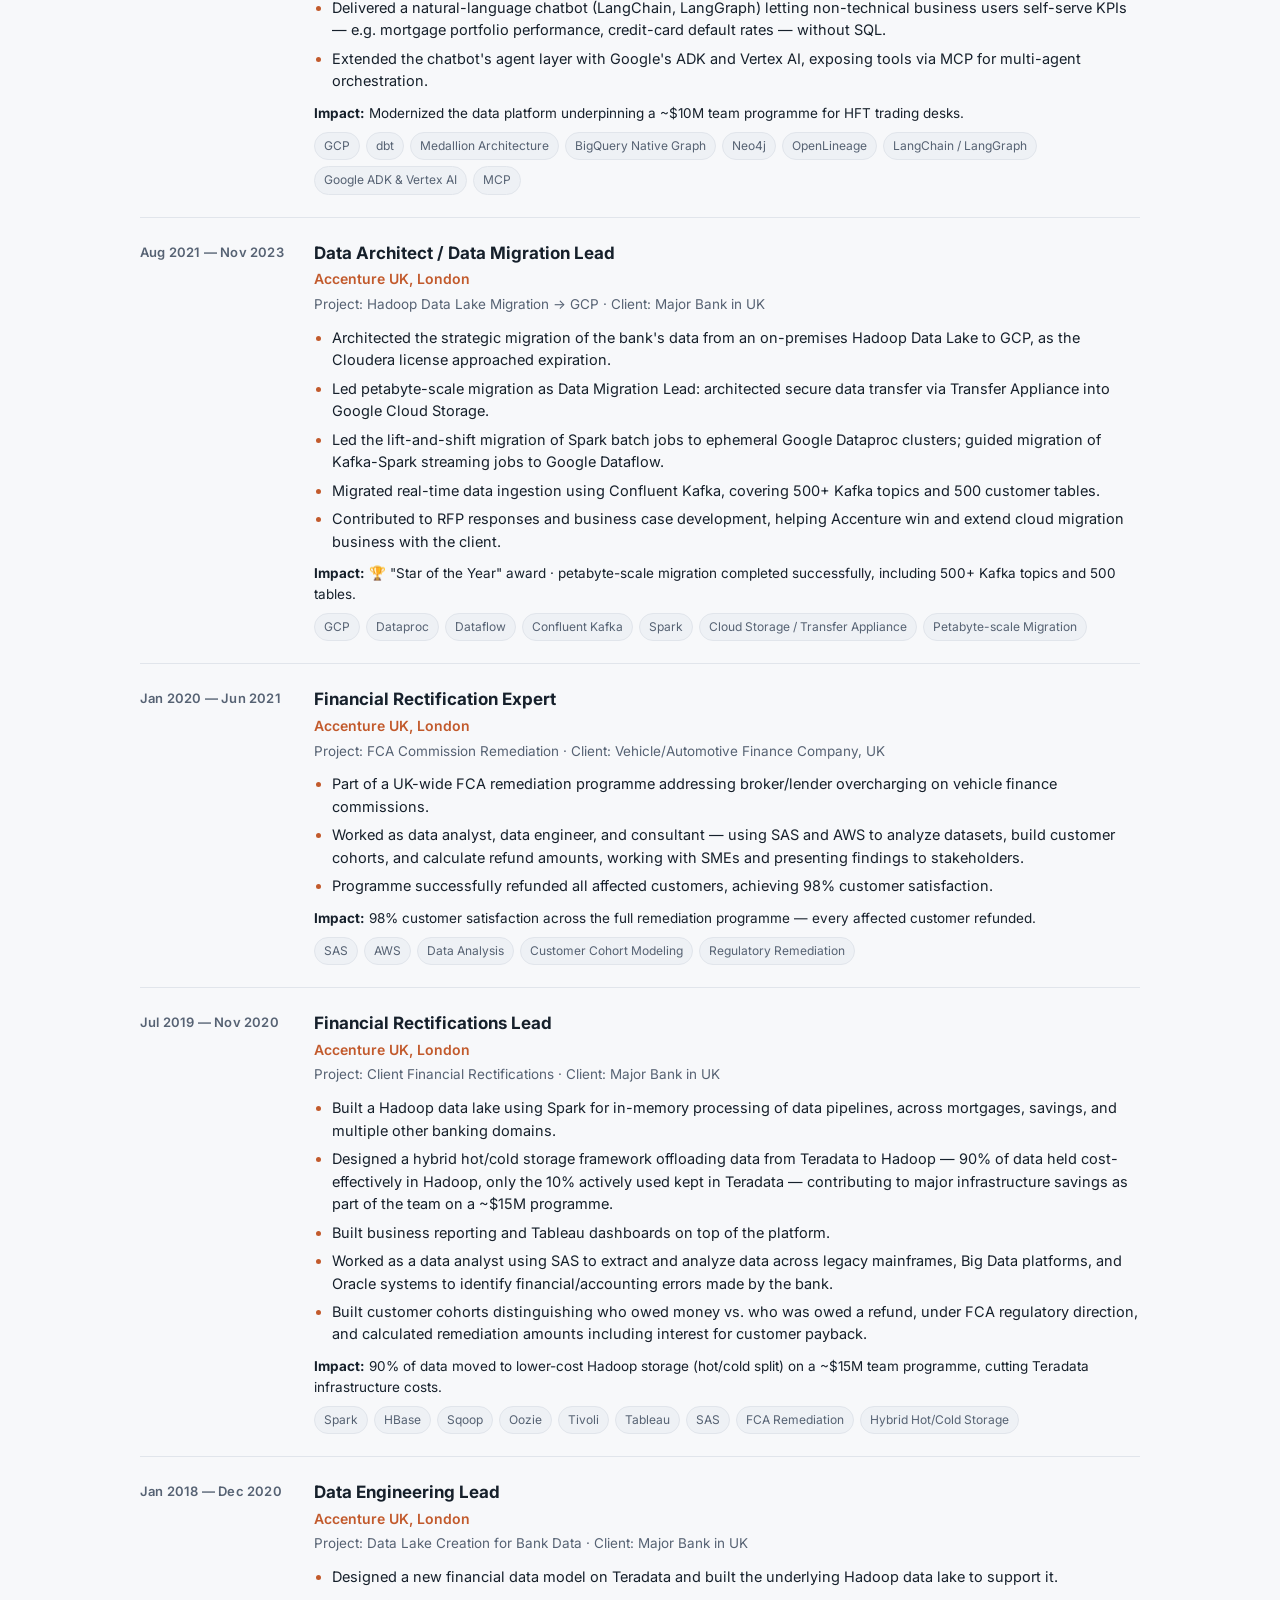
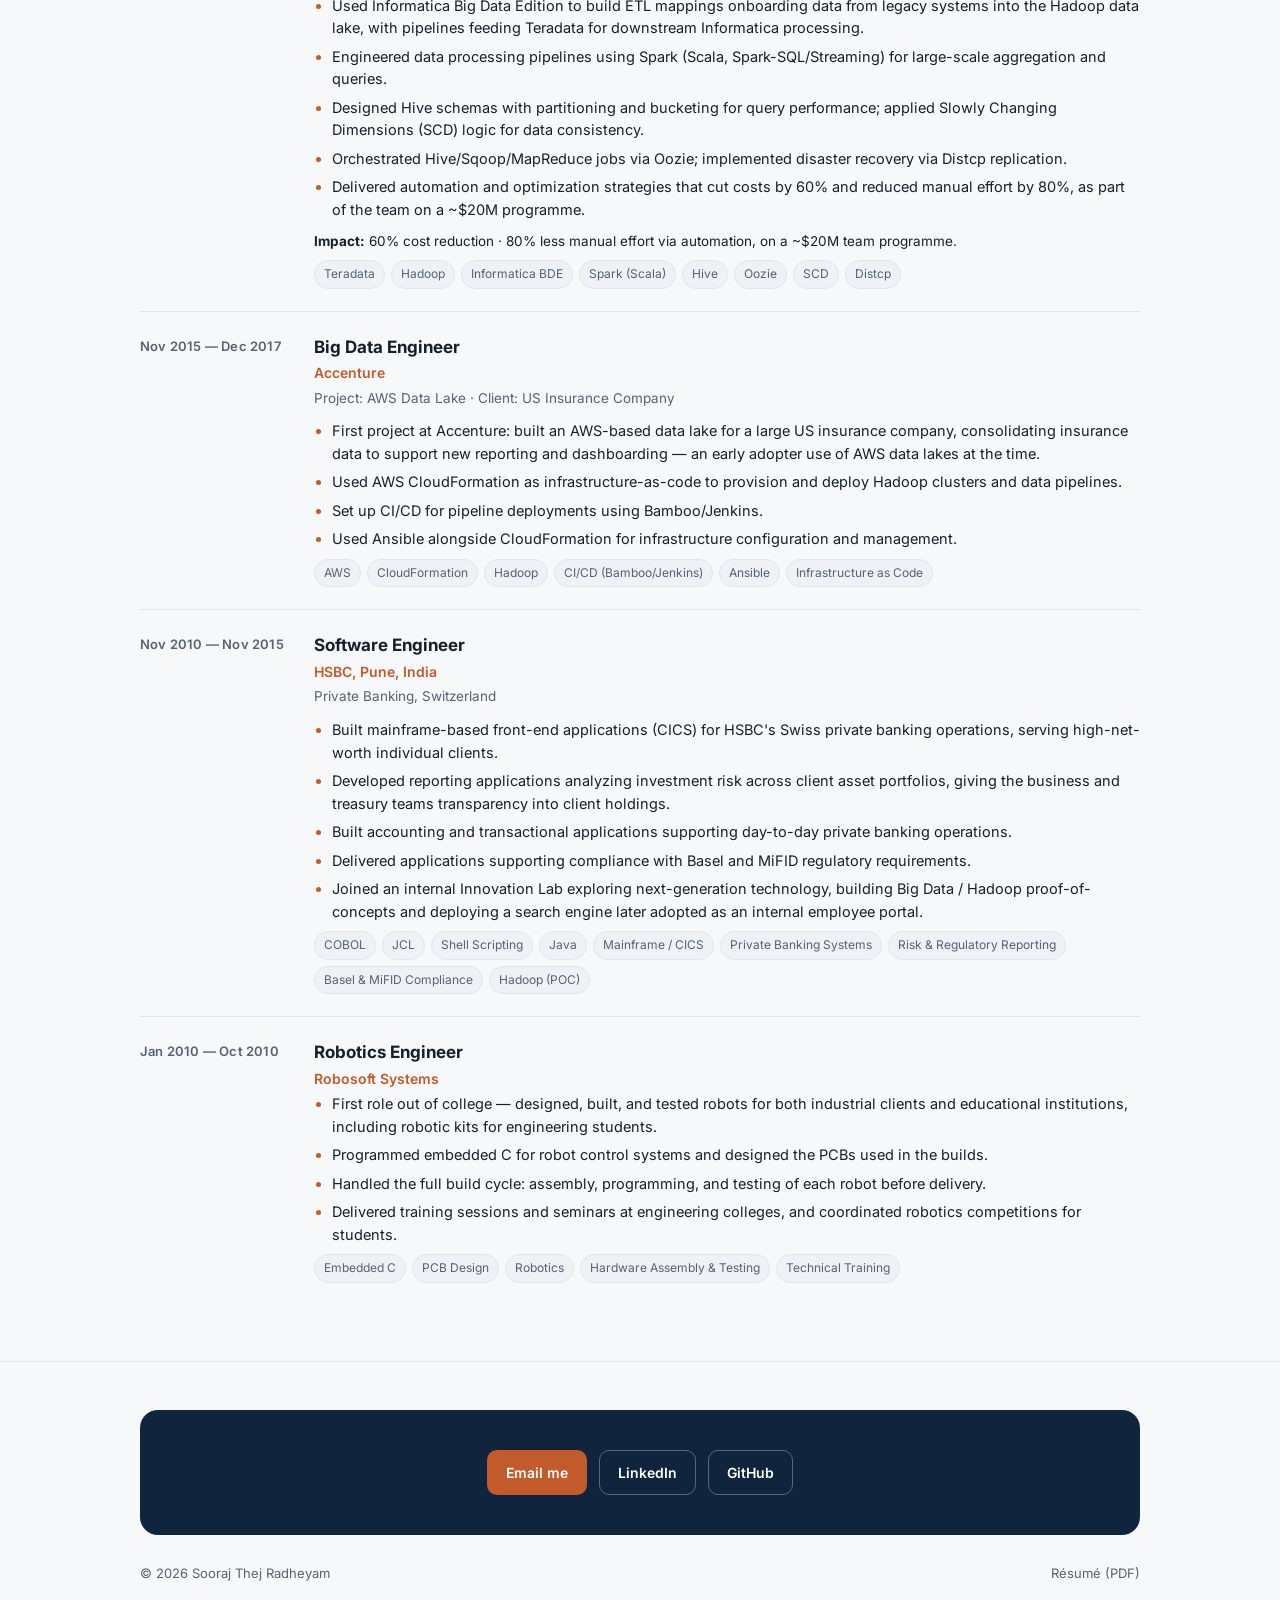
==== commit 12957b0a: "De-duplicate homepage projects, shorten nav, fix sitemap Homepage Projects section now links to the " ====
--- a/experience.html
+++ b/experience.html
@@ -69,7 +69,7 @@
       <li><a href="index.html#certifications">Certifications</a></li>
       <li><a href="index.html#contact">Contact</a></li>
       <li><a href="experience.html" class="active">Full Career History</a></li>
-      <li><a href="innovation.html">Personal Projects &amp; Innovation</a></li>
+      <li><a href="innovation.html">Innovation</a></li>
     </ul>
     <button class="theme-toggle" id="themeToggle" aria-label="Toggle dark mode">◐</button>
   </div>
